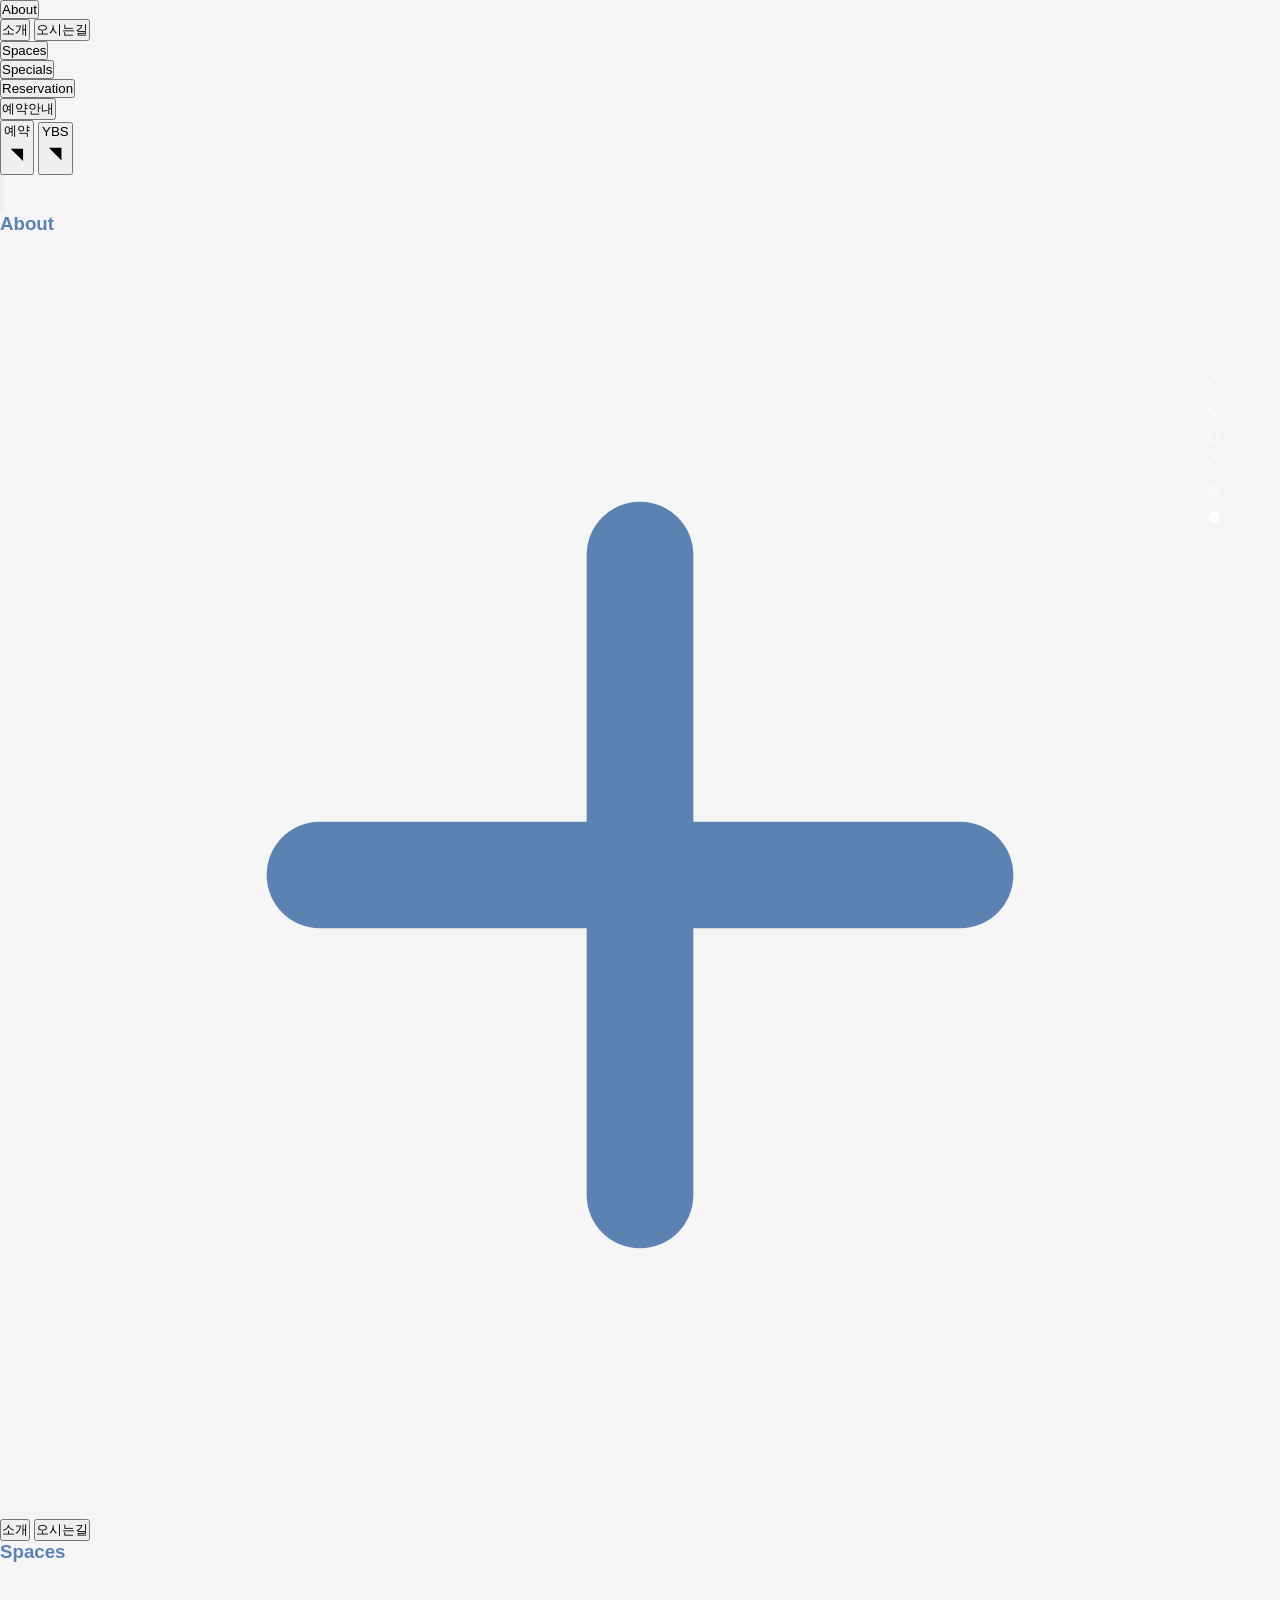
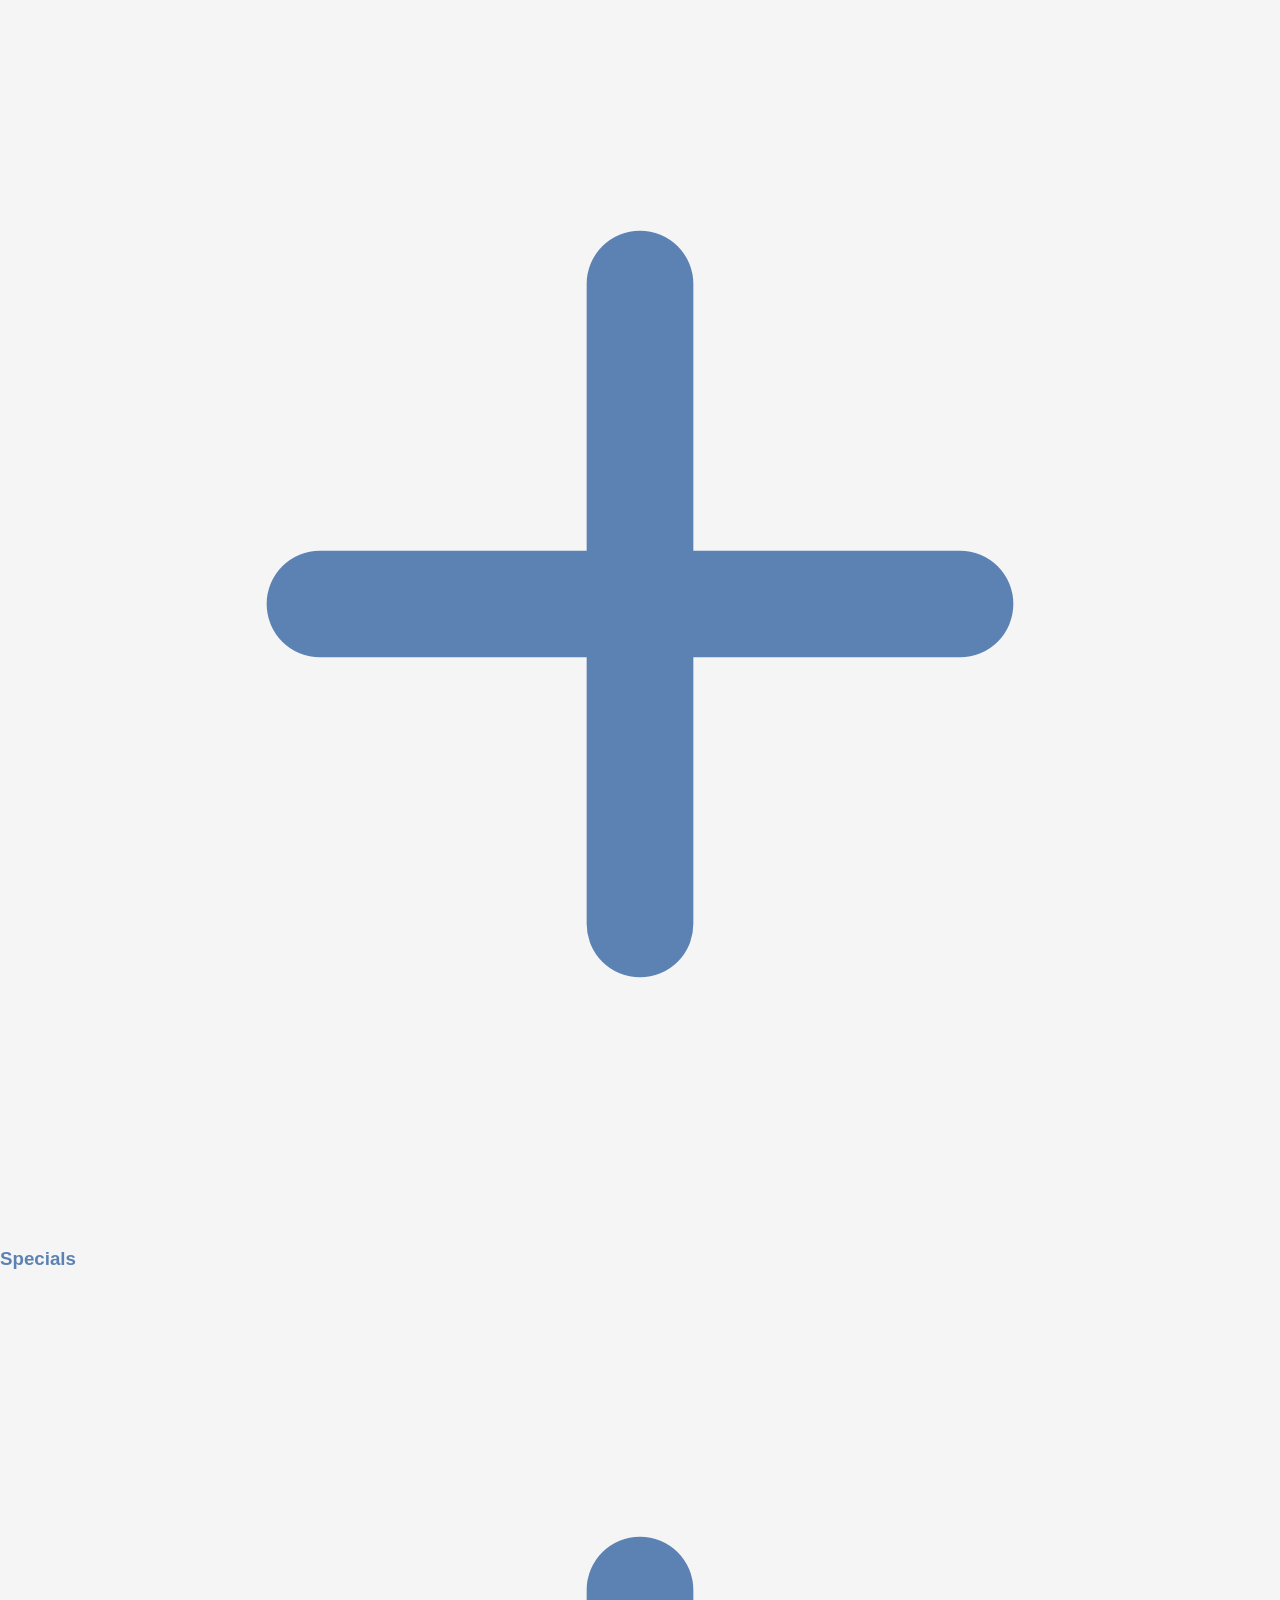
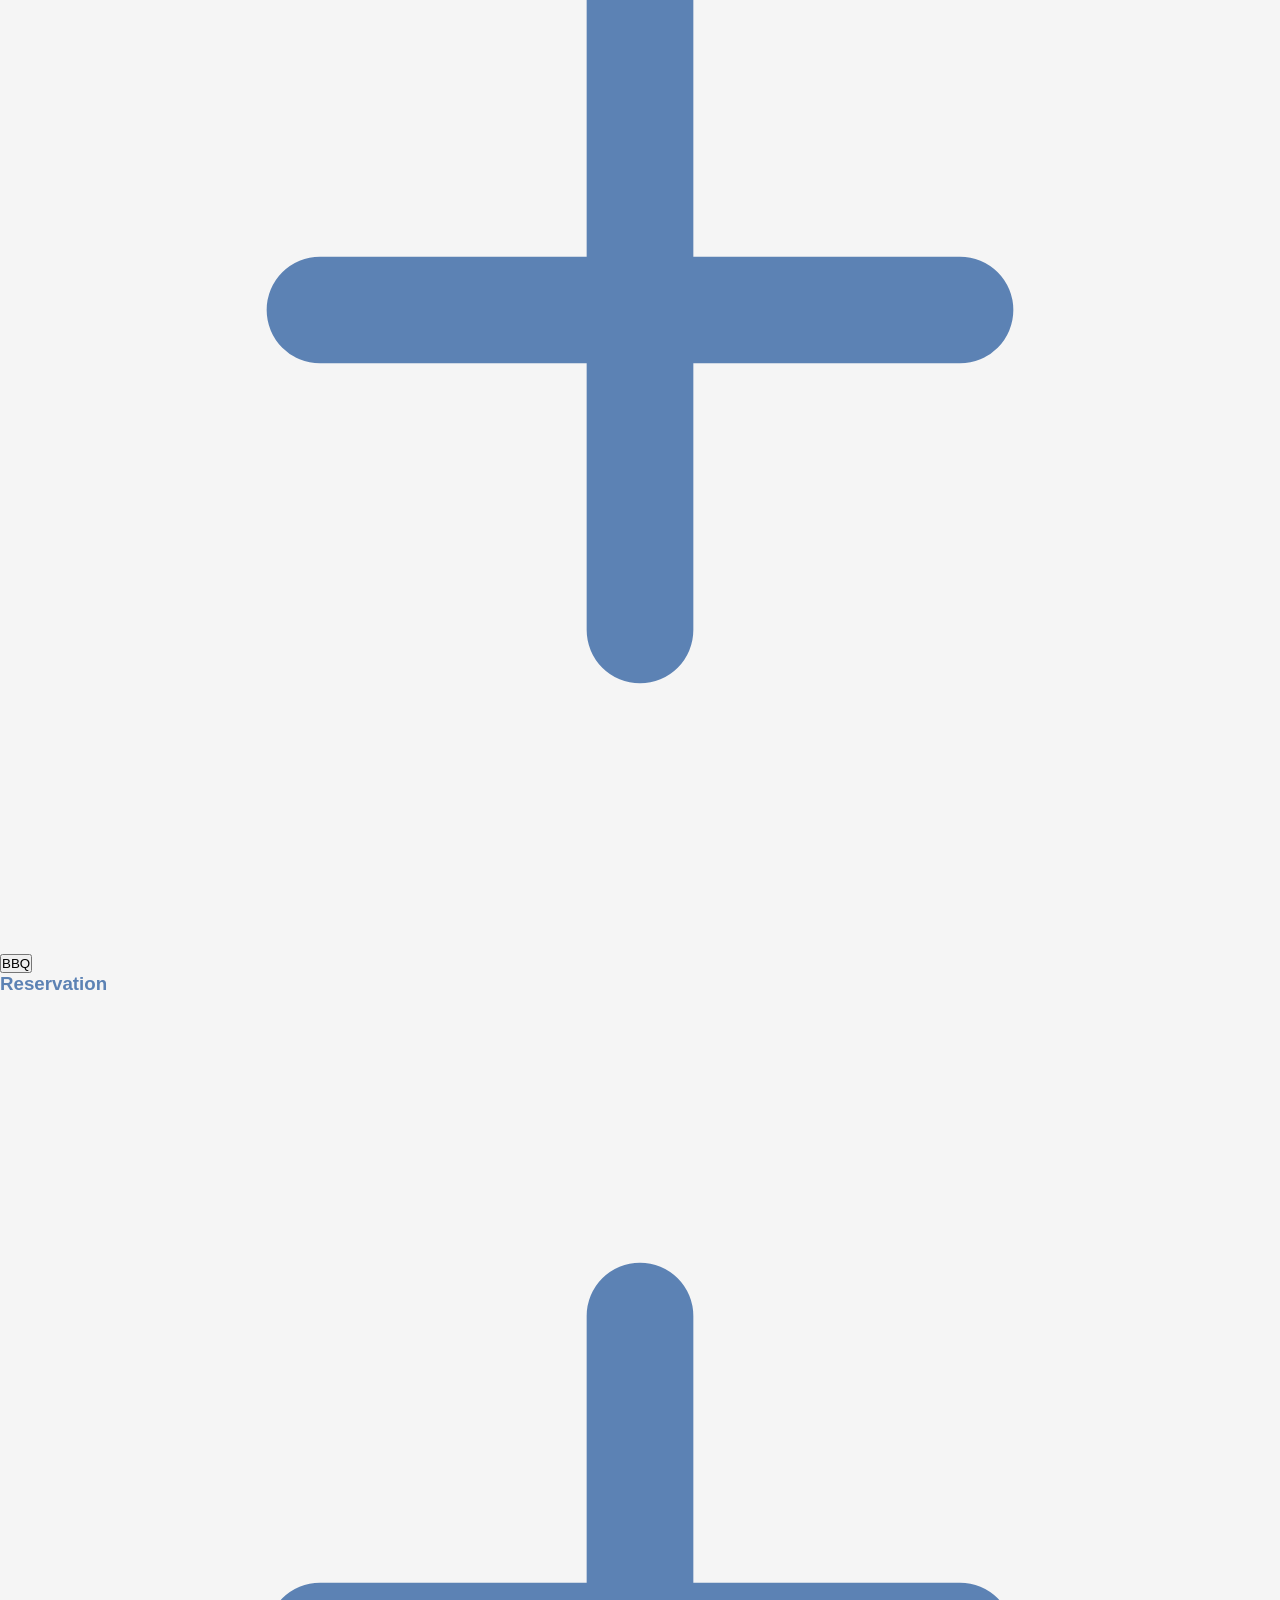
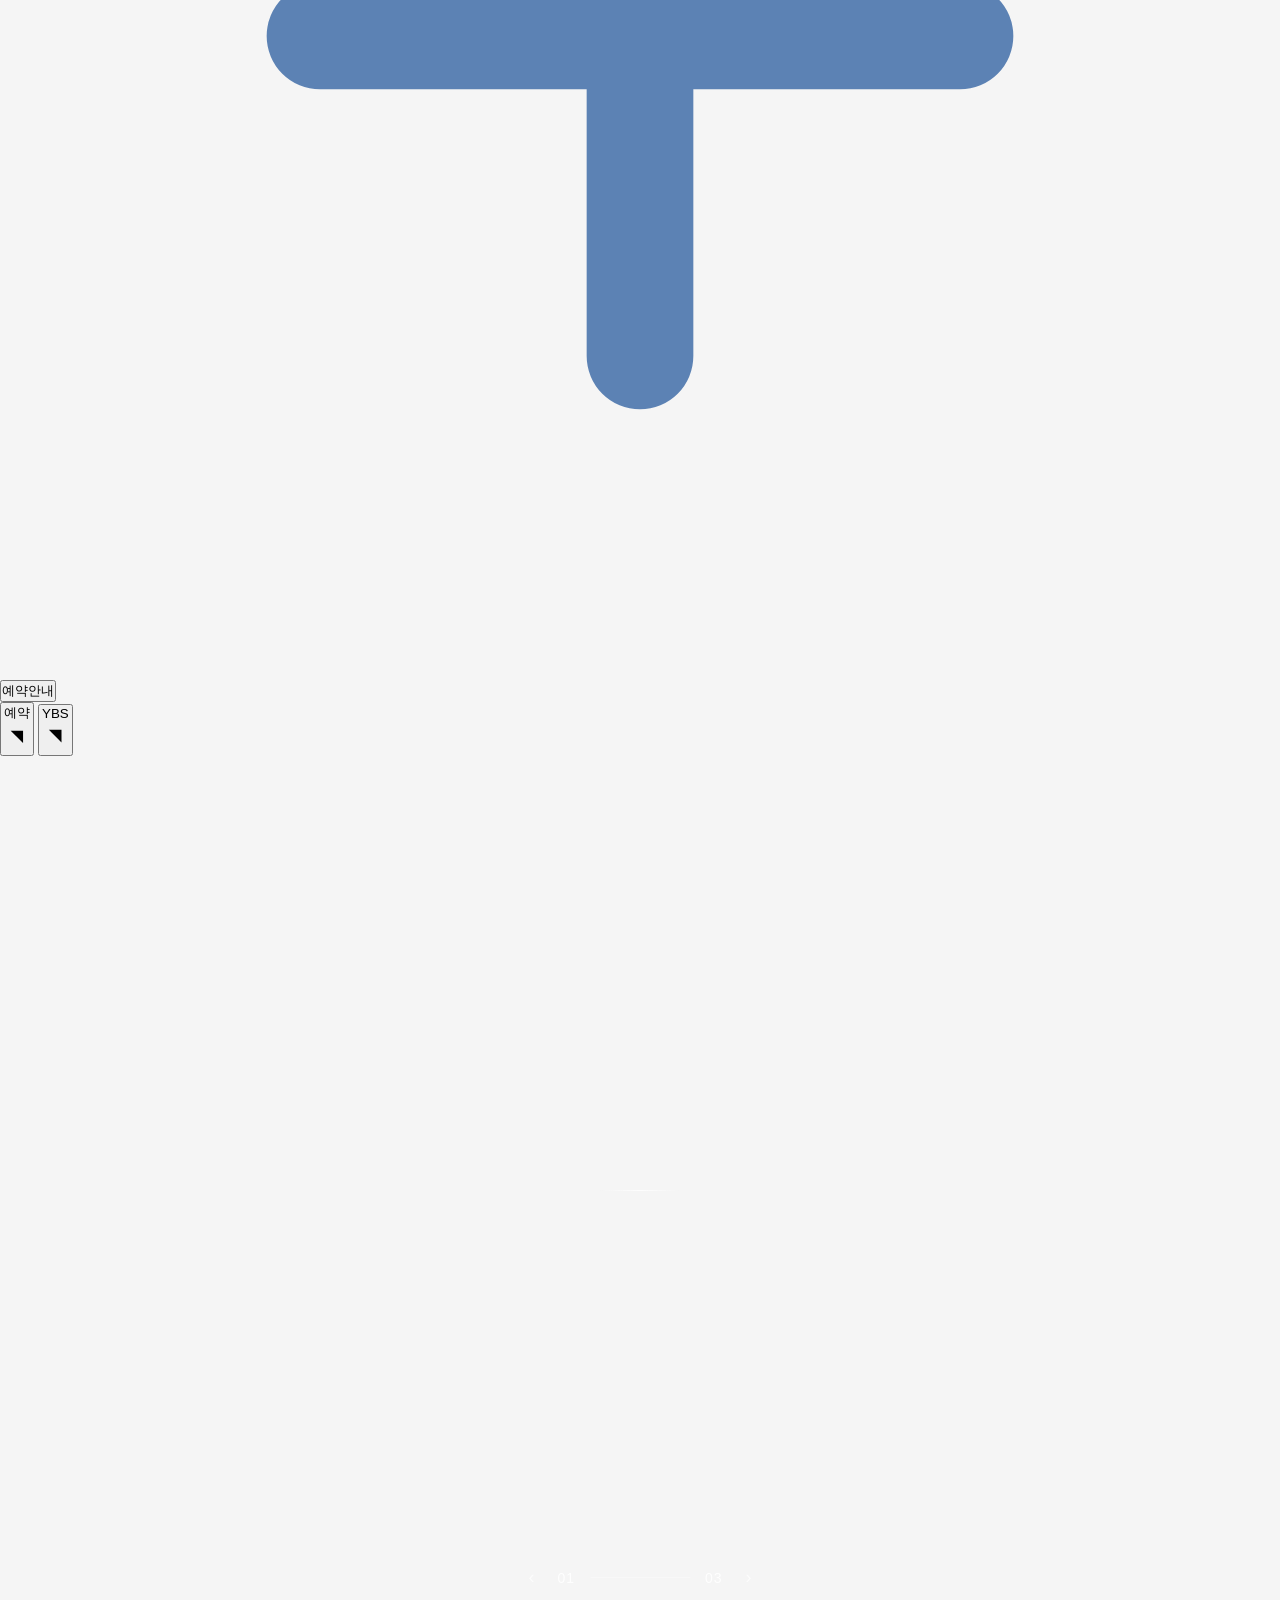
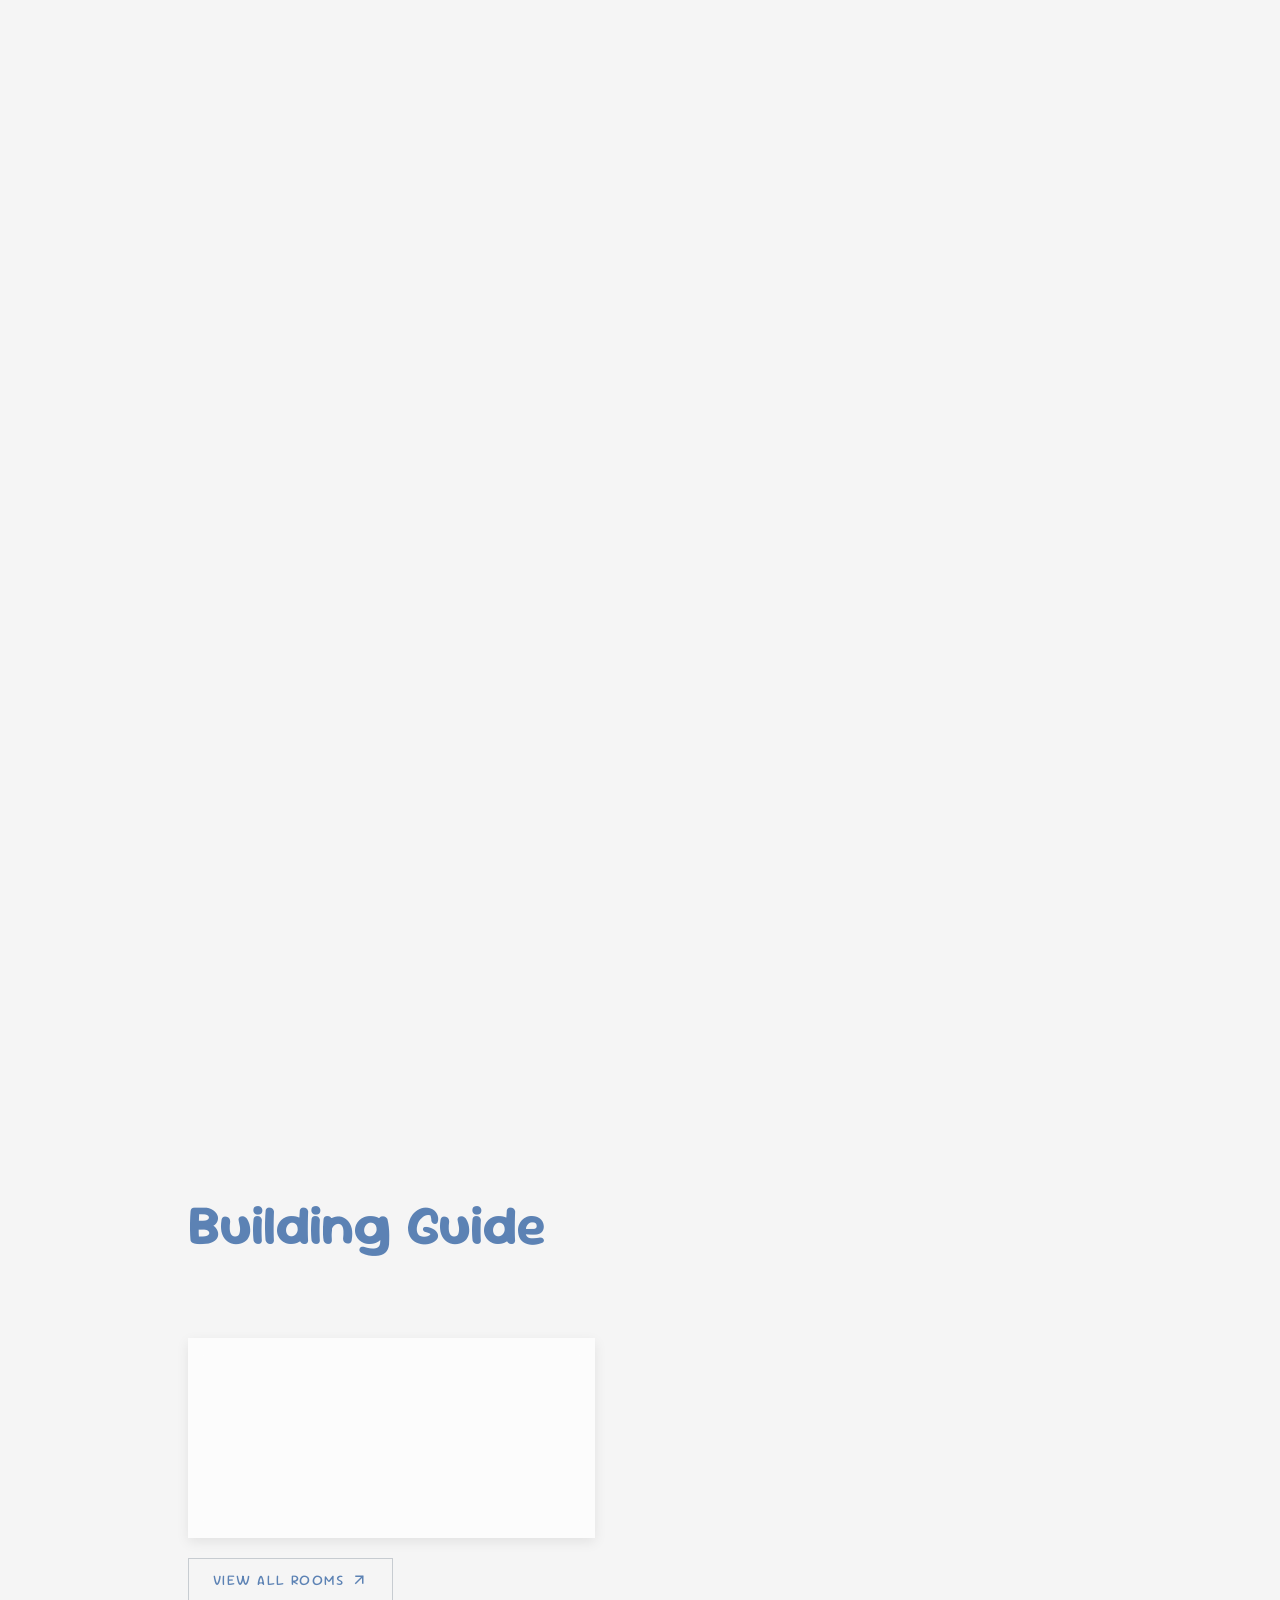
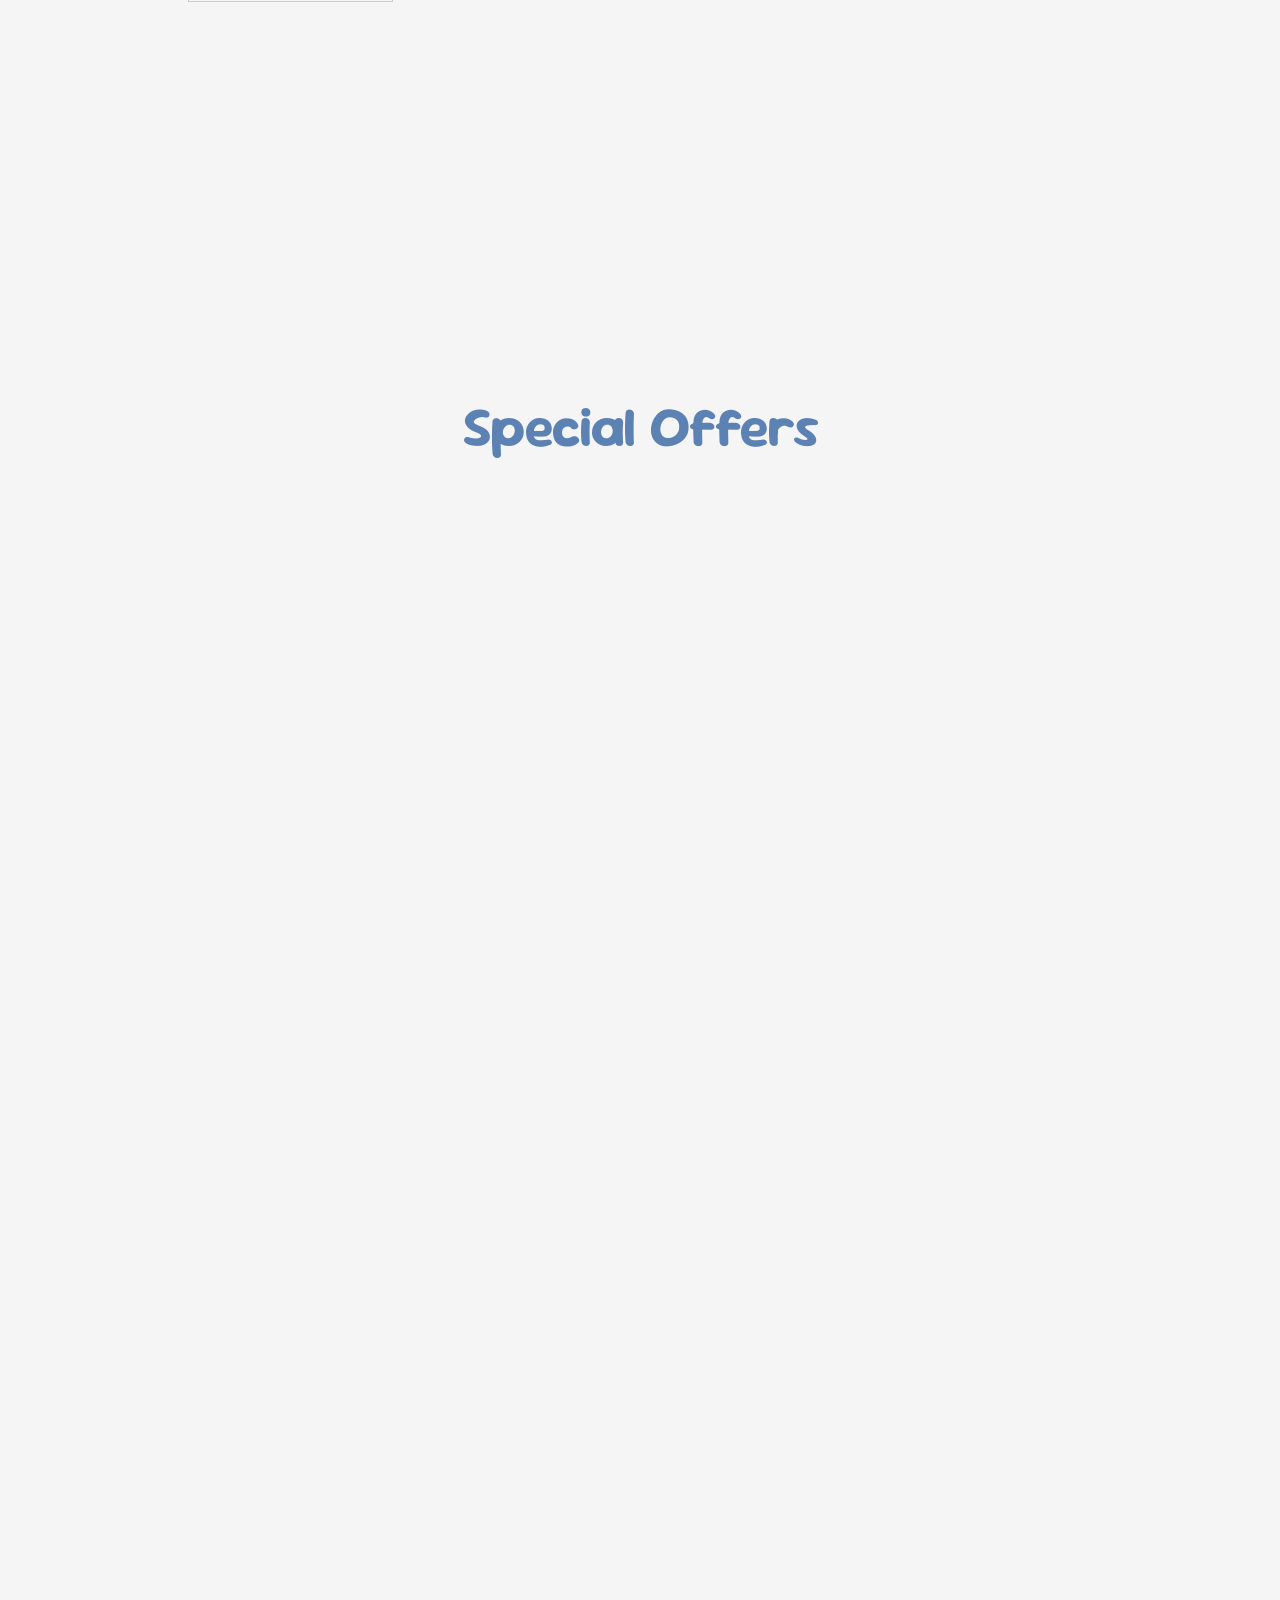
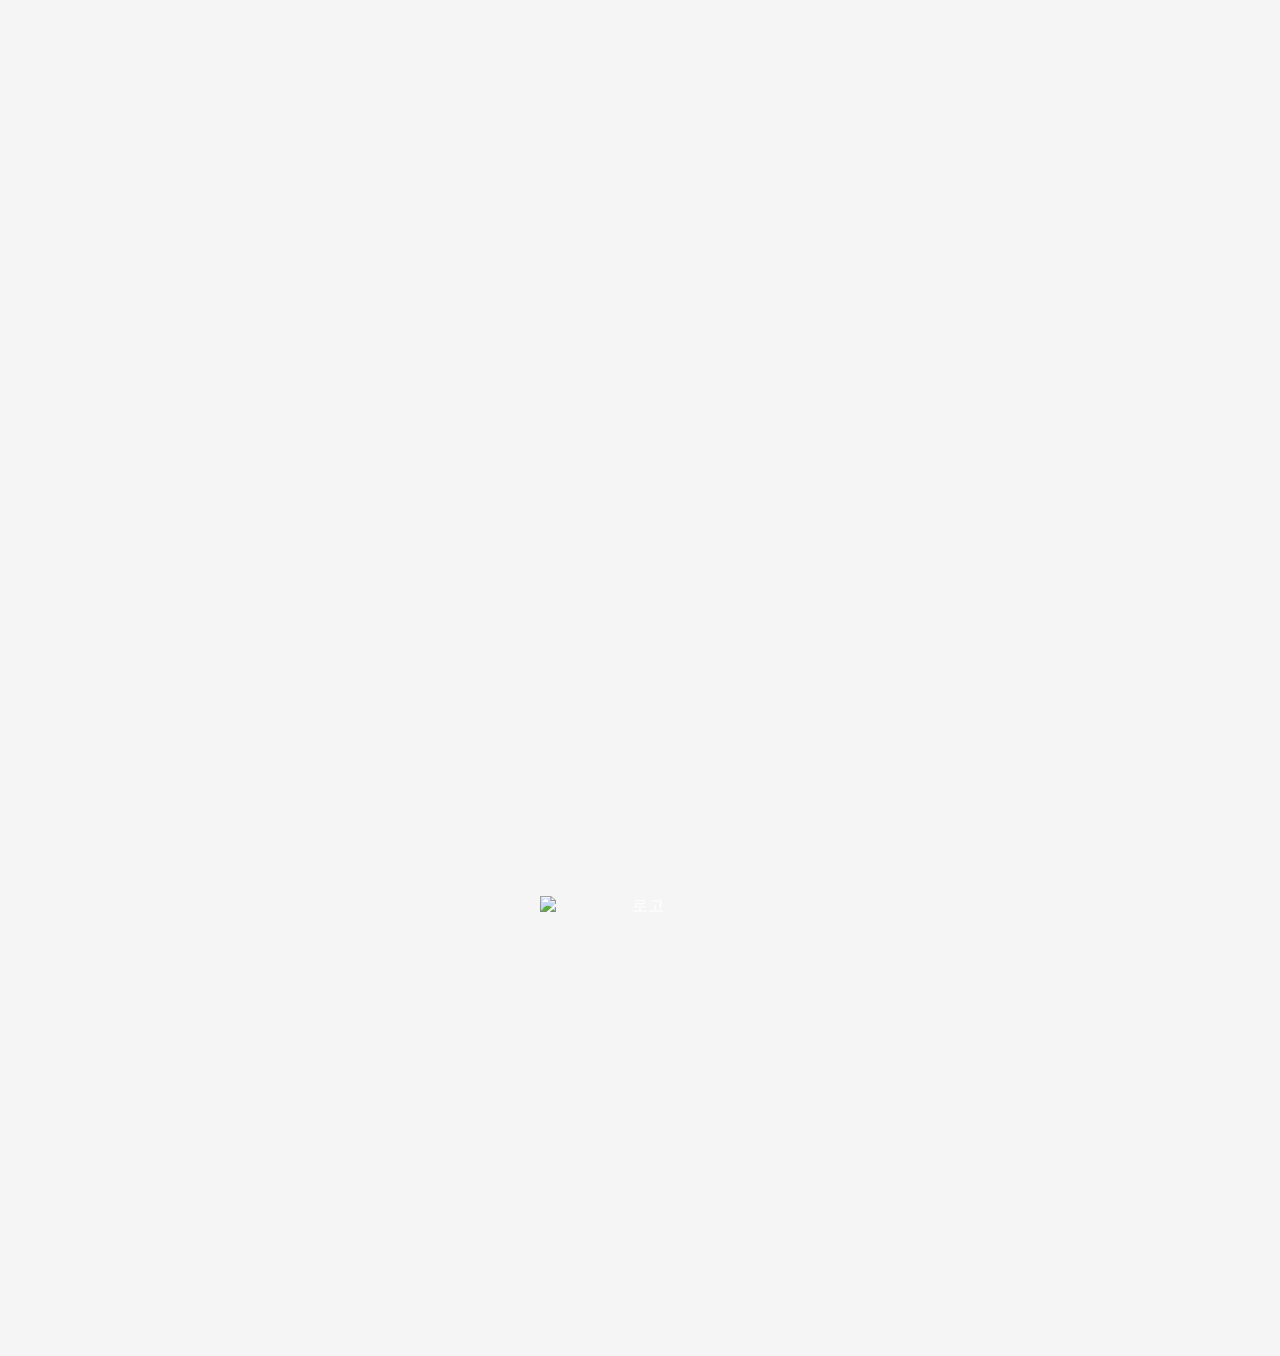
==== index.html @ dceeab83 "Deploy site files" ====
<!DOCTYPE html>
<html lang="ko">
<head>
    <meta charset="UTF-8">
    <meta name="viewport" content="width=device-width, initial-scale=1.0">
    <title>제주 시간여행 키즈 가족 휴양 펜션 - 홈</title>
    <meta name="description" content="애월 곽지해수욕장 인근 제주 시간여행 키즈 가족 휴양 펜션입니다. 아이들을 위한 키즈 객실, 넓은 가족실 등 모든 단위 고객 방문 가능합니다.">
    <meta name="keywords" content="제주펜션,제주키즈펜션,제주바베큐펜션,제주도펜션,제주도키즈펜션,제주도바베큐펜션,제주펜션,제주키즈펜션,제주바베큐펜션">
    <!-- Preload critical resources -->
    <link rel="preload" href="styles/common.css" as="style">
    <link rel="preload" href="styles/index.css" as="style">

    <!-- Stylesheets -->
    <link rel="stylesheet" href="styles/theme.css">
    <link rel="stylesheet" href="styles/common.css">
    <link rel="stylesheet" href="styles/index.css">
    <link rel="stylesheet" href="styles/popup.css">

  <!-- Open Graph Meta Tags for Social Media -->
  <meta property="og:type" content="website" />
  <meta property="og:title" content="제주 시간여행 키즈 가족 휴양 펜션 - 홈" />
  <meta property="og:description" content="애월 곽지해수욕장 인근 제주 시간여행 키즈 가족 휴양 펜션입니다. 아이들을 위한 키즈 객실, 넓은 가족실 등 모든 단위 고객 방문 가능합니다." />
  <meta property="og:image" content="https://bookingplay-media.s3.amazonaws.com/item_images/2026/07/02/nuEwf5I4hH93.jpg" />
  <meta property="og:url" content="https://timetravelretreat.co.kr" />

  <!-- Twitter Card Meta Tags -->
  <meta name="twitter:card" content="summary_large_image" />
  <meta name="twitter:title" content="제주 시간여행 키즈 가족 휴양 펜션 - 홈" />
  <meta name="twitter:description" content="애월 곽지해수욕장 인근 제주 시간여행 키즈 가족 휴양 펜션입니다. 아이들을 위한 키즈 객실, 넓은 가족실 등 모든 단위 고객 방문 가능합니다." />
  <meta name="twitter:image" content="https://bookingplay-media.s3.amazonaws.com/item_images/2026/07/02/nuEwf5I4hH93.jpg" />
</head>
<body>
    <!-- Include Header -->
    <div id="header-placeholder"></div>

    <!-- Section Navigation -->
    <nav class="section-nav">
        <button class="section-dot active" data-section="0" aria-label="Hero Section"></button>
        <button class="section-dot" data-section="1" aria-label="Essence Section"></button>
        <button class="section-dot" data-section="2" aria-label="Room Preview"></button>
        <button class="section-dot" data-section="3" aria-label="Special Offers"></button>
        <button class="section-dot" data-section="4" aria-label="Signature"></button>
        <button class="section-dot" data-section="5" aria-label="Closing"></button>
    </nav>

    <!-- Mobile Floating Book Now Button -->
    <button class="mobile-floating-book-btn" aria-label="Book Now">
        <svg width="24" height="24" viewBox="0 0 24 24" fill="none" xmlns="http://www.w3.org/2000/svg">
            <rect x="3" y="4" width="18" height="18" rx="2" stroke="currentColor" stroke-width="2"/>
            <path d="M3 9H21" stroke="currentColor" stroke-width="2"/>
            <path d="M8 2V6" stroke="currentColor" stroke-width="2" stroke-linecap="round"/>
            <path d="M16 2V6" stroke="currentColor" stroke-width="2" stroke-linecap="round"/>
        </svg>
    </button>

    <!-- 메인 소개 섹션 custom-field -->
    <section class="hero-section">
        <!-- Initial Brand Name Reveal -->
        <div class="hero-brand-reveal" id="hero-brand-reveal">
            <div class="brand-reveal-container">
                <div class="brand-name-reveal" id="brand-name-reveal">
                    <h4 class="brand-title" data-property-name></h4>
                    <div class="brand-divider"></div>
                    <p class="brand-subtitle" data-property-name-en></p>
                </div>
            </div>
        </div>
        <!-- Background Images Slider with Fade Animation -->
        <div class="hero-background">
            <div class="hero-slider" id="hero-slider">
                <!-- Hero slides will be dynamically generated here -->
            </div>
            <div class="hero-image-overlay with-animation"></div>
        </div>
        <!-- Hero Content -->
        <div class="hero-content with-animation" id="hero-content">
            <div class="hero-text">
                <!-- Animated Brand Name (will be hidden during reveal) -->
                <div class="brand-name with-animation" id="brand-name">
                    <h4 class="brand-title" data-property-name></h4>
                    <div class="brand-divider"></div>
                    <p class="brand-subtitle" data-property-name-en></p>
                </div>
            </div>
        </div>
        <div class="hero-slider-progress">
            <div class="hero-slider-nav">
                <button class="hero-slider-arrow prev" id="hero-prev"></button>
                <span class="hero-slider-current">01</span>
                <div class="hero-slider-line">
                    <div class="hero-slider-line-fill"></div>
                </div>
                <span class="hero-slider-total">03</span>
                <button class="hero-slider-arrow next" id="hero-next"></button>
            </div>
        </div>
    </section>

    <!-- 핵심 메세지 섹션 custom-field -->
    <section class="essence-section main-content-fade-in">
        <div class="essence-wrapper">
            <!-- Left Large Image -->
            <div class="essence-left-image" data-essence-image-0>
                <img src="" alt="숙소 외관" loading="lazy">
            </div>

            <!-- Center Text Content -->
            <div class="essence-center-content">
                <h2 class="essence-title" data-essence-title></h2>
                <div class="essence-spacing"></div>
                <p class="essence-description" data-essence-description></p>
            </div>

            <!-- Right Top Small Image -->
            <div class="essence-right-image" data-essence-image-1>
                <img src="" alt="숙소 내부" loading="lazy">
            </div>
        </div>
    </section>

    <!-- 객실 프리뷰 섹션 -->
    <section class="room-preview-section main-content-fade-in">
        <div class="room-preview-container">
            <div class="room-preview-left">
                <div class="room-preview-header">
                    <h2 class="room-preview-title" data-room-preview-title>Building Guide</h2>
                </div>
                <div class="room-tabs" data-room-tabs>
                    <!-- Room tabs will be dynamically generated here -->
                </div>
                <div class="room-tabs-descs" data-room-descriptions>
                    <!-- Room descriptions will be dynamically generated here -->
                </div>
                <button class="view-all-rooms-btn" onclick="navigateTo('room-list')">
                    <span class="btn-text">VIEW ALL ROOMS</span>
                    <svg class="icon" viewBox="0 0 24 24">
                        <line x1="7" y1="17" x2="17" y2="7"></line>
                        <polyline points="7,7 17,7 17,17"></polyline>
                    </svg>
                </button>
            </div>
            <div class="room-preview-right">
                <div class="room-images" data-room-images>
                    <!-- Room image sliders will be dynamically generated here -->
                </div>
            </div>
        </div>
    </section>

    <!-- 갤러리 섹션 custom-field -->
    <section class="experience-gallery-section main-content-fade-in">
        <div class="experience-container">
            <!-- Title Area -->
            <div class="experience-header">
                <h2 class="experience-title" data-gallery-title>Special Offers</h2>
            </div>

            <!-- Images Accordion Area -->
            <div class="experience-images-wrapper" data-gallery-images>
                <!-- Gallery images will be dynamically generated here -->
            </div>
        </div>
    </section>

    <!-- 특색 섹션  custom-field -->
    <section class="signature-section main-content-fade-in">
        <div class="gallery-property-english-name" data-property-name-en></div>
        <div class="signature-container">
            <!-- Slider Wrapper -->
            <div class="signature-slider">
                <div class="signature-slider-track" data-signature-slides>
                    <!-- Signature slides will be dynamically generated here -->
                </div>
            </div>
        </div>
    </section>

    <!-- 마무리 섹션 custom-field -->
    <section class="index-closing">
        <img
             data-closing-image
             src=""
             alt="마무리 섹션 이미지"
             loading="lazy">
        <div class="index-closing-overlay">
            <div class="index-closing-text">
                <img data-closing-logo src="" alt="로고" class="closing-logo">
            </div>
        </div>
    </section>

    <!-- Popup System -->
    <div id="popup-container"></div>

    <!-- Include ImageWithFallback script -->
    <script src="js/image-with-fallback.js"></script>

    <!-- Preview Handler for Admin Integration -->
    <script src="js/preview-handler.js"></script>

    <!-- Image Helpers -->
    <script src="js/image-helpers.js"></script>

    <!-- Base Data Mapper -->
    <script src="js/data-mapper/core/base-mapper.js"></script>

    <!-- Index Page Mapper -->
    <script src="js/data-mapper/pages/index-mapper.js"></script>

    <!-- Header Footer Mapper -->
    <script src="js/data-mapper/pages/header-footer-mapper.js"></script>

    <!-- Header and Footer Loader -->
    <script src="js/header-footer-loader.js"></script>

    <!-- Page-specific script -->
    <script src="js/pages/index.js"></script>
    <script src="js/popup.js"></script>

</body>
</html>
---- styles/common.css ----
/* ===================================
   Common Styles - Used Across All Pages
   =================================== */

/* Reset & Base */
* {
    margin: 0;
    padding: 0;
    box-sizing: border-box;
}

html {
    scroll-behavior: smooth;
    overflow-x: hidden;
}

body {
    font-family: var(--font-ko-main);
    font-weight: 400;
    color: var(--color-secondary);
    overflow-x: hidden;
    background: var(--color-primary);
    position: relative;
    z-index: 100;
}

/* Remove header cover during loading */
body::before {
    content: '';
    position: fixed;
    top: 0;
    left: 0;
    right: 0;
    height: 100px;
    background: transparent;
    z-index: 500;
    pointer-events: none;
    opacity: 0;
    transition: opacity 0.3s ease;
}


/* Common Hero Styles */
.hero-title,
.hero-subtitle {
    font-family: var(--font-en-main);
    font-size: 1rem;
    font-weight: 400;
    letter-spacing: 0.2em;
    color: white;
    margin: 0;
    opacity: 0.8;
    text-shadow: 0 2px 10px color-mix(in srgb, var(--color-secondary) 30%, transparent);
}

/* Hero Scroll Down Arrow */
.hero-scroll-down {
    position: absolute;
    bottom: 30px;
    left: 50%;
    transform: translateX(-50%);
    z-index: 3;
    cursor: pointer;
    display: flex;
    flex-direction: column;
    align-items: center;
    gap: 8px;
    color: white;
    opacity: 0.8;
    transition: opacity 0.3s ease;
}

.hero-scroll-down:hover {
    opacity: 1;
}

.hero-scroll-down .scroll-text {
    font-family: var(--font-en-main);
    font-size: 0.8rem;
    letter-spacing: 0.1em;
    text-shadow: 0 2px 10px color-mix(in srgb, var(--color-secondary) 30%, transparent);
}

.hero-scroll-down .scroll-arrow {
    width: 24px;
    height: 24px;
    stroke: currentColor;
    stroke-width: 2;
    fill: none;
    animation: bounce 2s infinite;
}

@keyframes bounce {
    0%, 20%, 50%, 80%, 100% {
        transform: translateY(0);
    }
    40% {
        transform: translateY(-8px);
    }
    60% {
        transform: translateY(-4px);
    }
}

/* Typography */
h1, h2, h3, h4, h5, h6 {
    font-family: var(--font-ko-main), var(--font-en-main), sans-serif;
    font-weight: 700;
    line-height: 1.2;
}

a {
    text-decoration: none;
    color: inherit;
    transition: opacity 0.3s ease;
}

a:hover {
    opacity: 0.8;
}

/* 데이터 로드 전 빈 이미지 완전히 숨김 (깜빡임 방지) */
img[src=""],
img:not([src]) {
  display: none !important;
}

img {
    max-width: 100%;
    height: auto;
    display: block;
}


/* Common Layout Classes */
.page-content {
    width: 100%;
    overflow: hidden;
}

.section-container {
    max-width: 80%;
    margin: 0 auto;
    padding: 0 20px;
}

.section-header {
    text-align: center;
    margin-bottom: 60px;
}

.section-divider {
    width: 60px;
    height: 1px;
    background: var(--color-secondary);
    margin: 0 auto 30px;
}

.section-title {
    font-family: var(--font-ko-main), var(--font-en-main), sans-serif;
    font-size: 1.8rem;
    font-weight: 700;
    letter-spacing: 0.05em;
    color: var(--color-secondary);
    margin: 0 0 20px 0;
}

.section-description {
    font-family: var(--font-ko-sub);
    font-size: 1.1rem;
    color: #666;
    line-height: 1.8;
    max-width: 800px;
    margin: 0 auto;
}

/* Buttons */
.btn {
    display: inline-block;
    padding: 12px 30px;
    background: var(--color-secondary);
    color: var(--color-primary);
    border: none;
    border-radius: 4px;
    font-size: 1rem;
    letter-spacing: 0.1em;
    text-transform: uppercase;
    cursor: pointer;
    transition: all 0.3s ease;
}

.btn:hover {
    background: color-mix(in srgb, var(--color-secondary) 85%, var(--color-primary));
    transform: translateY(-2px);
}

.btn-outline {
    background: transparent;
    border: 2px solid var(--color-secondary);
    color: var(--color-secondary);
}

.btn-outline:hover {
    background: var(--color-secondary);
    color: var(--color-primary);
}

.btn-outline-white {
    padding: 15px 40px;
    background: transparent;
    color: white;
    border: 2px solid white;
    font-size: 1rem;
    font-weight: 600;
    letter-spacing: 1px;
    text-transform: uppercase;
    cursor: pointer;
    transition: all 0.3s ease;
    outline: none;
}

.btn-outline-white:hover {
    background: white;
    color: var(--color-secondary);
    transform: translateY(-2px);
}

/* Utility Classes */
.text-center {
    text-align: center;
}

.text-left {
    text-align: left;
}

.text-right {
    text-align: right;
}

.mt-1 { margin-top: 1rem; }
.mt-2 { margin-top: 2rem; }
.mt-3 { margin-top: 3rem; }
.mt-4 { margin-top: 4rem; }
.mt-5 { margin-top: 5rem; }

.mb-1 { margin-bottom: 1rem; }
.mb-2 { margin-bottom: 2rem; }
.mb-3 { margin-bottom: 3rem; }
.mb-4 { margin-bottom: 4rem; }
.mb-5 { margin-bottom: 5rem; }

.pt-1 { padding-top: 1rem; }
.pt-2 { padding-top: 2rem; }
.pt-3 { padding-top: 3rem; }
.pt-4 { padding-top: 4rem; }
.pt-5 { padding-top: 5rem; }

.pb-1 { padding-bottom: 1rem; }
.pb-2 { padding-bottom: 2rem; }
.pb-3 { padding-bottom: 3rem; }
.pb-4 { padding-bottom: 4rem; }
.pb-5 { padding-bottom: 5rem; }

/* Hide/Show Classes */
.hidden {
    display: none !important;
}

.visible {
    display: block !important;
}

.invisible {
    visibility: hidden;
}

/* Loading States */
.loading {
    position: relative;
    pointer-events: none;
    opacity: 0.6;
}

.loading::after {
    content: '';
    position: absolute;
    top: 50%;
    left: 50%;
    transform: translate(-50%, -50%);
    width: 30px;
    height: 30px;
    border: 3px solid color-mix(in srgb, var(--color-secondary) 20%, var(--color-primary));
    border-top-color: var(--color-secondary);
    border-radius: 50%;
    animation: spin 0.8s linear infinite;
}

@keyframes spin {
    to {
        transform: translate(-50%, -50%) rotate(360deg);
    }
}

/* Responsive Grid */
.grid {
    display: grid;
    gap: 30px;
}

.grid-cols-2 {
    grid-template-columns: repeat(2, 1fr);
}

.grid-cols-3 {
    grid-template-columns: repeat(3, 1fr);
}

.grid-cols-4 {
    grid-template-columns: repeat(4, 1fr);
}

/* Media Queries */
@media (max-width: 1024px) {
    .section-title {
        font-size: 2rem;
    }

    .section-description {
        font-size: 1rem;
    }

    /* Mobile font size will be handled by specific page CSS files */
}

@media (max-width: 768px) {
    .section-container {
        max-width: 100%;
        padding: 0 15px;
    }

    .section-header {
        margin-bottom: 40px;
    }

    .section-title {
        font-size: 1.8rem;
    }

    .grid-cols-3,
    .grid-cols-4 {
        grid-template-columns: repeat(2, 1fr);
    }
}

@media (max-width: 480px) {
    .section-title {
        font-size: 1.5rem;
    }

    .grid-cols-2,
    .grid-cols-3,
    .grid-cols-4 {
        grid-template-columns: 1fr;
    }
}

/* ===================================
   Hero Slider Progress - Shared Component
   =================================== */

/* Slider Progress Bar */
.hero-slider-progress {
    position: absolute;
    bottom: 60px;
    left: 50%;
    transform: translateX(-50%);
    display: flex;
    align-items: center;
    gap: 20px;
    z-index: 10;
    color: white;
    font-size: 14px;
    font-weight: 500;
    letter-spacing: 1px;
}

.hero-slider-current,
.hero-slider-total {
    font-family: var(--font-ko-sub);
    opacity: 0.9;
}

.hero-slider-line {
    width: 100px;
    height: 1px;
    background: color-mix(in srgb, var(--color-primary) 30%, transparent);
    position: relative;
    overflow: hidden;
}

.hero-slider-line-fill {
    position: absolute;
    left: 0;
    top: 0;
    height: 100%;
    width: 0%;
    background: white;
    transition: width 4000ms linear;
}

/* Hero Slider Navigation Arrows */
.hero-slider-nav {
    display: flex;
    align-items: center;
    gap: 15px;
}

.hero-slider-arrow {
    background: transparent;
    border: none;
    color: white;
    font-size: 18px;
    cursor: pointer;
    padding: 8px;
    transition: all 0.3s ease;
    opacity: 0.7;
    user-select: none;
}

.hero-slider-arrow:hover {
    opacity: 1;
    transform: scale(1.1);
}

.hero-slider-arrow:active {
    transform: scale(0.95);
}

.hero-slider-arrow.prev::before {
    content: '‹';
}

.hero-slider-arrow.next::before {
    content: '›';
}

.hero-content {
    position: absolute;
    bottom: 85px;
    left: 50%;
    transform: translateX(-50%);
    z-index: 3;
    text-align: center;
    color: white;
    padding: 0 40px;
}

/* ===================================
   Common Typography Styles
   =================================== */

.facility-number {
    font-family: var(--font-en-main);
    font-size: 1.1rem;
    font-weight: 400;
    color: color-mix(in srgb, var(--color-secondary) 70%, transparent);
    letter-spacing: 0.2em;
    text-transform: uppercase;
}

/* ===================================
   Page Load Animation
   =================================== */

/* Smooth fade-in for main content - 임시 비활성화 */
.main-content-fade-in {
    opacity: 1 !important;
    transform: translateY(0) !important;
}

.main-content-fade-in.animate {
    opacity: 1;
    transform: translateY(0);
}

/* Initial page fade in */
body {
    opacity: 0;
    animation: pageLoadFadeIn 0.8s ease-out forwards;
    animation-delay: 0.1s;
}

@keyframes pageLoadFadeIn {
    from {
        opacity: 0;
    }
    to {
        opacity: 1;
    }
}

.gallery-property-english-name {
    font-family: var(--font-en-main);
    font-size: 4rem;
    font-weight: 400;
    color: color-mix(in srgb, #a0a0a0 30%, transparent);
    text-transform: uppercase;
    letter-spacing: 0.2em;
    margin-top: 50px;
    line-height: 1;
}

/* Empty Image Placeholder - 모든 페이지 공통 */
.empty-image-placeholder {
    border: 2px dashed #9ca3af !important;
    border-radius: 0.75rem !important;
    background: #d1d5db !important;
}

/* Mobile Floating Book Now Button */
.mobile-floating-book-btn {
    display: none;
    position: fixed;
    bottom: 24px;
    right: 24px;
    width: 56px;
    height: 56px;
    border-radius: 50%;
    background: var(--color-secondary);
    opacity: 0.5;
    color: white;
    border: none;
    box-shadow: 0 4px 12px rgba(0, 0, 0, 0.15);
    cursor: pointer;
    z-index: 999;
    transition: all 0.3s ease;
}

.mobile-floating-book-btn:hover {
    opacity: 0.7;
    transform: scale(1.1);
    box-shadow: 0 6px 20px rgba(0, 0, 0, 0.2);
}

.mobile-floating-book-btn:active {
    transform: scale(0.95);
}

.mobile-floating-book-btn svg {
    width: 24px;
    height: 24px;
}

/* Show only on mobile */
@media screen and (max-width: 768px) {
    .mobile-floating-book-btn {
        display: flex;
        align-items: center;
        justify-content: center;
    }
}
---- styles/index.css ----
/* ===================================
   Index Page Specific Styles
   =================================== */

/* ===================================
   Section Navigation
   =================================== */

.section-nav {
    position: fixed;
    right: 60px;
    top: 50%;
    transform: translateY(-50%);
    display: flex;
    flex-direction: column;
    gap: 15px;
    z-index: 100;
}

.section-dot {
    width: 12px;
    height: 12px;
    border-radius: 50%;
    background: transparent;
    border: 2px solid color-mix(in srgb, white 50%, transparent);
    cursor: pointer;
    transition: all 0.3s ease;
    padding: 0;
    position: relative;
}

.section-dot:hover {
    background: color-mix(in srgb, white 30%, transparent);
    transform: scale(1.2);
}

.section-dot.active {
    background: white;
    border-color: white;
}

/* Dark dots for light sections */
.section-nav.dark .section-dot {
    border-color: rgba(0, 0, 0, 0.3);
}

.section-nav.dark .section-dot.active {
    background: #333;
    border-color: #333;
}

@media (max-width: 1024px) {
    .section-nav {
        display: none !important;
    }
}

@media (max-width: 768px) {
    .section-dot {
        width: 10px;
        height: 10px;
    }
}

/* ===================================
   Hero Section with Animation Effects
   =================================== */

.hero-section {
    position: relative;
    width: 100%;
    height: 100vh;
    min-height: 100vh;
    overflow: hidden;
    background: var(--color-primary);
}

/* Initial Brand Name Reveal */
.hero-brand-reveal {
    position: absolute;
    top: 0;
    left: 0;
    width: 100%;
    height: 100%;
    z-index: 10;
    display: flex;
    align-items: center;
    justify-content: center;
    background: white;
    animation: brandBackgroundFade 1.5s ease-in-out forwards;
    animation-delay: 2.5s;
    pointer-events: none;
}

.brand-reveal-container {
    display: flex;
    align-items: center;
    justify-content: center;
    opacity: 0;
    transform: scale(1.2);
    animation: brandReveal 1.5s ease-out forwards;
    animation-delay: 0.3s;
}

/* Brand Name Reveal - Centered and Larger */
.brand-name-reveal {
    display: flex;
    flex-direction: column;
    align-items: center;
    gap: 20px;
}

.brand-name-reveal .brand-title {
    font-size: 3rem;
    font-weight: 300;
    letter-spacing: 0.05em;
    color: #222;
}

.brand-name-reveal .brand-divider {
    width: 60px;
    height: 1px;
    background: #222;
}

.brand-name-reveal .brand-subtitle {
    font-size: 1.2rem;
    font-weight: 300;
    letter-spacing: 0.1em;
    color: #666;
}

/* Background Slider with Fade */
.hero-background {
    position: absolute;
    top: 0;
    left: 0;
    width: 100%;
    height: 100%;
    z-index: 1;
}

.hero-slider {
    position: relative;
    width: 100%;
    height: 100%;
}

.hero-slide {
    position: absolute;
    top: 0;
    left: 0;
    width: 100%;
    height: 100%;
    opacity: 0;
    transition: opacity 2s ease-in-out;
}

.hero-slide.active {
    opacity: 1;
}

.hero-slide img {
    width: 100%;
    height: 100%;
    object-fit: cover;
}

.hero-image-overlay {
    position: absolute;
    top: 0;
    left: 0;
    width: 100%;
    height: 100%;
    z-index: 2;
    opacity: 0;
}

.hero-image-overlay.with-animation {
    animation: overlayFade 2s ease-out forwards;
    animation-delay: 3s;
}

.hero-image-overlay.no-animation {
    opacity: 0.3;
    animation: none;
}

.hero-image {
    width: 100%;
    height: 100%;
    object-fit: cover;
}

.hero-image.with-animation {
    opacity: 0;
    transform: scale(1.1);
    animation: imageReveal 3s ease-out forwards;
    animation-delay: 3s;
}

.hero-image.no-animation {
    opacity: 1;
    transform: scale(1);
    animation: none;
}

/* Hero Content (appears after animations) - Index Page Specific */
.hero-section .hero-content {
    position: absolute;
    top: 0;
    left: 0;
    bottom: auto;
    right: auto;
    width: 100%;
    height: 100%;
    z-index: 5;
    display: flex;
    align-items: center;
    justify-content: center;
    text-align: center;
    transform: none;
    padding: 1rem;
}

/* Index Page Hero Text Specific */
.hero-section .hero-text {
    display: flex;
    flex-direction: column;
    align-items: center;
    justify-content: center;
    width: 100%;
    text-align: center !important;
}

/* Index Page Brand Name Specific */
.hero-section .brand-name {
    display: flex;
    flex-direction: column;
    align-items: center;
    text-align: center;
    width: 100%;
}

.hero-content.with-animation {
    opacity: 0;
    animation: contentFadeIn 2s ease-out forwards;
    animation-delay: 4.2s;
}

.hero-content.no-animation {
    opacity: 1;
    animation: none;
}

/* Override for Index Page Hero Text */
.hero-section .hero-content .hero-text {
    text-align: center !important;
    padding: 2rem 0;
    display: flex !important;
    flex-direction: column !important;
    align-items: center !important;
    justify-content: center !important;
    width: 100% !important;
}

.brand-name {
    margin-bottom: 2rem;
}

.brand-name.with-animation {
    opacity: 0;
    transform: translateY(30px);
    animation: slideInFade 1.5s ease-out forwards;
    animation-delay: 4.5s;
}

.brand-name.no-animation {
    opacity: 1;
    transform: none;
    animation: none;
}

.brand-title {
    font-family: var(--font-ko-main);
    font-size: clamp(2rem, 5vw, 3.5rem);
    font-weight: 600;
    letter-spacing: 4px;
    color: white;
    margin: 0;
    text-transform: uppercase;
    text-shadow: 0 4px 20px rgba(0, 0, 0, 0.5);
}

.brand-divider {
    width: 80px;
    height: 1px;
    background: linear-gradient(90deg, transparent, color-mix(in srgb, white 80%, transparent), transparent);
    margin: 1rem auto;
}

.brand-subtitle {
    font-size: clamp(0.8rem, 1.5vw, 1rem);
    letter-spacing: 0.3em;
    color: color-mix(in srgb, white 80%, transparent);
    text-transform: uppercase;
    margin: 0;
}

.tagline {
    opacity: 0;
    transform: translateY(30px);
    animation: slideInFade 1.5s ease-out forwards;
    animation-delay: 6s;
}

.tagline-main {
    font-size: clamp(1.2rem, 3vw, 2rem);
    color: color-mix(in srgb, white 90%, transparent);
    margin: 0 0 0.5rem 0;
    font-weight: 400;
    line-height: 1.4;
}

.tagline-sub {
    font-size: clamp(0.9rem, 2vw, 1.1rem);
    color: color-mix(in srgb, white 70%, transparent);
    margin: 0;
    line-height: 1.6;
}


/* Keyframe Animations */
@keyframes brandReveal {
    0% {
        opacity: 0;
        transform: scale(1.2);
    }
    100% {
        opacity: 1;
        transform: scale(1);
    }
}

@keyframes dividerExpand {
    0% {
        width: 0;
        opacity: 0;
    }
    100% {
        width: 100px;
        opacity: 1;
    }
}

@keyframes fadeInUp {
    0% {
        opacity: 0;
        transform: translateY(20px);
    }
    100% {
        opacity: 1;
        transform: translateY(0);
    }
}

@keyframes brandBackgroundFade {
    0% {
        opacity: 1;
        background: white;
    }
    90% {
        opacity: 1;
        background: white;
    }
    100% {
        opacity: 0;
        background: transparent;
        pointer-events: none;
    }
}

@keyframes overlayFade {
    0% {
        opacity: 1;
    }
    100% {
        opacity: 0.3;
    }
}

@keyframes imageReveal {
    0% {
        opacity: 0;
        transform: scale(1.1);
    }
    100% {
        opacity: 1;
        transform: scale(1);
    }
}

@keyframes contentFadeIn {
    0% {
        opacity: 0;
    }
    100% {
        opacity: 1;
    }
}

/* Slider Progress Bar */
.hero-slider-progress {
    position: absolute;
    bottom: 60px;
    left: 50%;
    transform: translateX(-50%);
    display: flex;
    align-items: center;
    gap: 20px;
    z-index: 10;
    color: white;
    font-size: 14px;
    font-weight: 500;
    letter-spacing: 1px;
}

.hero-slider-current,
.hero-slider-total {
    font-family: 'Pretendard', sans-serif;
    opacity: 0.9;
}

.hero-slider-line {
    width: 100px;
    height: 1px;
    background: color-mix(in srgb, white 30%, transparent);
    position: relative;
    overflow: hidden;
}

.hero-slider-line-fill {
    position: absolute;
    left: 0;
    top: 0;
    height: 100%;
    width: 0%;
    background: white;
    transition: width 5s linear;
}

@keyframes slideInFade {
    0% {
        opacity: 0;
        transform: translateY(30px);
    }
    100% {
        opacity: 1;
        transform: translateY(0);
    }
}

/* Quick animations for navigation returns */
@keyframes fadeInQuick {
    0% {
        opacity: 0;
    }
    100% {
        opacity: 1;
    }
}

@keyframes slideInQuick {
    0% {
        opacity: 0;
        transform: translateY(20px);
    }
    100% {
        opacity: 1;
        transform: translateY(0);
    }
}


/* ===================================
   Room Preview Section - Tab Layout
   =================================== */

.room-preview-section {
    overflow: hidden;
    height: auto;
    min-height: auto;
    display: flex;
    align-items: center;
    padding: 80px 0;
    box-sizing: border-box;
    background: var(--color-primary);
    height: 100vh;
}

.room-preview-container {
    max-width: 80%;
    margin: 0 auto;
    padding: 0 60px;
    position: relative;
    display: flex;
    align-items: center;
    height: 100%;
    width: 100%;
}

.room-preview-left {
    width: 45%;
    position: relative;
    z-index: 2;
    padding-bottom: 0;
    display: flex;
    flex-direction: column;
    justify-content: center;
    opacity: 0;
    transform: translateX(-50px);
    transition: all 1s ease-out;
}

.room-preview-left.visible {
    opacity: 1;
    transform: translateX(0);
}

.room-preview-header {
    margin-bottom: 60px;
    padding: 0 40px 0 0;
}

.room-preview-title {
    font-family: var(--font-en-main);
    font-size: 3.5rem;
    font-weight: 700;
    margin-bottom: 20px;
    color: var(--color-secondary);
}

.room-preview-description {
    font-family: var(--font-ko-sub);
    font-size: 1.1rem;
    color: #666;
    line-height: 1.6;
}

.room-tabs {
    display: flex;
    flex-direction: column;
    gap: 8px;
    margin-bottom: 20px;
}

.room-tab {
    display: flex;
    align-items: center;
    justify-content: space-between;
    padding: 10px 20px;
    border: none;
    /* background: color-mix(in srgb, white 70%, transparent);
    backdrop-filter: blur(10px);
    box-shadow: 0 2px 10px rgba(0, 0, 0, 0.1); */
    background: none;
    cursor: pointer;
    transition: all 0.3s ease;
    text-align: left;
    position: relative;
    border-radius: 8px;
}

.room-tab-content {
    display: flex;
    align-items: center;
    flex: 1;
}

.room-tab-number {
    font-size: 0.85rem;
    color: color-mix(in srgb, var(--color-secondary) 50%, transparent);
    margin-right: 20px;
    font-weight: 500;
    min-width: 25px;
}

.room-tab-name {
    font-family: var(--font-ko-main);
    font-size: 1.1rem;
    font-weight: 600;
    color: #666;
    transition: color 0.3s ease;
}

.room-tab-detail-btn {
    display: none;
    align-items: center;
    justify-content: center;
    gap: 6px;
    padding: 8px 16px;
    background: transparent;
    color: white;
    border: 1px solid color-mix(in srgb, white 50%, transparent);
    border-radius: 0;
    font-family: var(--font-en-main);
    font-size: 0.75rem;
    font-weight: 400;
    text-transform: uppercase;
    letter-spacing: 0.1em;
    cursor: pointer;
    transition: all 0.3s ease;
    white-space: nowrap;
    margin-left: 12px;
}

.room-tab.active .room-tab-detail-btn {
    display: inline-flex;
}

.room-tab-detail-btn:hover {
    background: color-mix(in srgb, white 20%, transparent);
    border-color: #fff;
}

.room-tab-detail-btn .btn-text {
    display: inline-block;
}

.room-tab-detail-btn .icon {
    width: 14px;
    height: 14px;
    stroke: currentColor;
    stroke-width: 2;
    fill: none;
    transition: transform 0.3s ease;
}

.room-tab-detail-btn:hover .icon {
    transform: translate(2px, -2px);
}

.room-tab:hover {
    background: color-mix(in srgb, white 90%, transparent);
    transform: translateX(5px);
}

.room-tab.active {
    background: var(--color-secondary);
    border-color: color-mix(in srgb, var(--color-secondary) 5%, transparent);
    border-radius: 0;
    border-top-right-radius: 50px;
    border-bottom-right-radius: 50px;
}

/* Disable hover effect on touch devices */
@media (hover: none) and (pointer: coarse) {
    .room-tab:hover {
        background: none;
        transform: none;
    }

    /* Only active state shows styling on mobile */
    .room-tab.active {
        background: var(--color-secondary);
        border-color: #f0f0f0;
        border-radius: 0;
        border-top-right-radius: 50px;
        border-bottom-right-radius: 50px;
    }
}

.room-tab.active .room-tab-number,
.room-tab.active .room-tab-name {
    color: white;
}

/* Room Descriptions Area */
.room-tabs-descs {
    position: relative;
    min-height: 200px;
    margin-top: 0;
    background: color-mix(in srgb, white 70%, transparent);
    backdrop-filter: blur(10px);
    padding: 80px 45px;
    border-radius: 0;
    display: flex;
    align-items: center;
    justify-content: center;
    box-shadow: 0 4px 12px rgba(0, 0, 0, 0.08);
    white-space: pre-line;
}

.room-tabs-descs::before {
    content: '';
    position: absolute;
    top: 10px;
    left: 10px;
    right: 10px;
    bottom: 10px;
    /* border: 1px solid #111; */
    border-radius: 4px;
    pointer-events: none;
}

.room-desc-item {
    position: absolute;
    opacity: 0;
    visibility: hidden;
    transition: opacity 0.3s ease, visibility 0.3s ease;
    text-align: left;
    width: 100%;
    padding: 0 45px;
}

.room-desc-item.active {
    opacity: 1;
    visibility: visible;
}

.room-desc-text {
    font-family: var(--font-ko-sub);
    font-size: 0.95rem;
    color: #666;
    line-height: 1.6;
    margin: 0;
}

.room-desc-divider {
    width: 60px;
    height: 1px;
    background: #ddd;
    margin: 0 0 20px 0;
}

/* View All Rooms Button - BOOK NOW Style */
.view-all-rooms-btn {
    display: inline-flex;
    align-items: center;
    justify-content: center;
    gap: 6px;
    margin: 20px 0;
    padding: 12px 24px;
    background: transparent;
    color: var(--color-secondary);
    border: 1px solid rgba(93, 109, 126, 0.3);
    font-family: var(--font-en-main);
    font-size: 0.9rem;
    font-weight: 400;
    text-transform: uppercase;
    letter-spacing: 0.1em;
    cursor: pointer;
    transition: all 0.3s ease;
    text-decoration: none;
    border-radius: 0;
}

.view-all-rooms-btn:hover {
    background: var(--color-secondary);
    color: white;
    border-color: var(--color-secondary);
}

.view-all-rooms-btn .btn-text {
    display: inline-block;
}

.view-all-rooms-btn .icon {
    width: 18px;
    height: 18px;
    stroke: currentColor;
    stroke-width: 2;
    fill: none;
    transition: transform 0.3s ease;
}

.view-all-rooms-btn:hover .icon {
    transform: translate(2px, -2px);
}

.room-info {
    display: flex;
    flex-direction: column;
    gap: 12px;
    align-items: flex-start;
}

.room-info-item {
    display: flex;
    align-items: center;
    gap: 8px;
}

.room-info-label {
    font-size: 0.85rem;
    color: color-mix(in srgb, var(--color-secondary) 50%, transparent);
    font-weight: 500;
}

.room-info-label::after {
    content: ':';
    margin-left: 2px;
}

.room-info-value {
    font-size: 0.9rem;
    color: var(--color-secondary);
    font-weight: 500;
}

/* Right side - Images */
.room-preview-right {
    position: absolute;
    right: 0;
    top: 50%;
    transform: translateY(-50%) translateX(50px);
    width: 60%;
    height: 90%;
    max-height: 800px;
    overflow: hidden;
    opacity: 0;
    transition: all 1s ease-out 0.3s;
}

.room-preview-right.visible {
    opacity: 1;
    transform: translateY(-50%) translateX(0);
}

.room-images {
    position: relative;
    width: 100%;
    height: 100%;
    overflow: hidden;
}

.room-image-item {
    position: absolute;
    top: 0;
    left: 0;
    width: 100%;
    height: 100%;
    opacity: 0;
    visibility: hidden;
    transition: opacity 0.6s ease, visibility 0.6s ease;
}

.room-image-item.active {
    opacity: 1;
    visibility: visible;
}

/* Room Image Slider */
.room-image-slider {
    position: relative;
    width: 100%;
    height: 100%;
    overflow: hidden;
    border-radius: 12px;
}

.room-slide-track {
    position: relative;
    width: 100%;
    height: 100%;
}

.room-slide {
    position: absolute;
    top: 0;
    left: 0;
    width: 100%;
    height: 100%;
    opacity: 0;
    transition: opacity 0.5s ease;
}

.room-slide.active {
    opacity: 1;
}

.room-slide img {
    width: 100%;
    height: 100%;
    object-fit: cover;
}

/* Slider Controls */
.room-slider-controls {
    position: absolute;
    bottom: 20px;
    right: 20px;
    display: flex;
    gap: 10px;
    z-index: 10;
}

.room-slider-prev,
.room-slider-next {
    width: 40px;
    height: 40px;
    background: color-mix(in srgb, white 90%, transparent);
    border: none;
    border-radius: 50%;
    font-size: 18px;
    font-weight: bold;
    color: var(--color-secondary);
    cursor: pointer;
    display: flex;
    align-items: center;
    justify-content: center;
    transition: all 0.3s ease;
    backdrop-filter: blur(10px);
}

.room-slider-prev:hover,
.room-slider-next:hover {
    background: rgba(255, 255, 255, 1);
    transform: scale(1.1);
}

.room-image-item img {
    width: 100%;
    height: 100%;
    object-fit: cover;
    border-top-left-radius: 0;
    transition: border-radius 0.8s ease;
}


/* Mobile Responsive */
@media (max-width: 1024px) {
    .room-preview-container {
        min-height: 600px;
        padding: 0 40px;
    }

    .room-preview-left {
        width: 50%;
        padding-bottom: 40px;
    }

    .room-preview-right {
        width: 60%;
    }

    .room-preview-header {
        padding: 0 30px;
    }

    .room-tabs {
        gap: 12px;
    }

    .room-tab {
        padding: 12px 18px;
    }

    .room-tab-detail-btn {
        padding: 6px 12px;
        font-size: 0.7rem;
        margin-left: 8px;
    }

    .room-tab-detail-btn .icon {
        width: 12px;
        height: 12px;
    }

    .room-tabs-descs {
        padding: 30px;
        min-height: 90px;
    }

    .room-desc-item {
        padding: 0 30px;
    }

    .room-preview-title {
        font-size: 2.5rem;
    }
}

@media (max-width: 768px) {
    .room-preview-container {
        max-width: 95%;
        padding: 0 20px;
        flex-direction: column;
        align-items: stretch;
        min-height: auto;
    }

    .room-preview-left {
        width: 100%;
        padding-bottom: 0;
        z-index: 1;
    }

    .room-preview-right {
        position: relative;
        width: 100%;
        height: 300px;
         transform: none;
    }

    .room-preview-header {
        padding: 0 20px;
        margin-bottom: 20px;
    }

    .room-tabs {
        gap: 10px;
        margin-bottom: 0px;
    }

    .room-tabs-descs {
        display: none;
    }

    .room-preview-title {
        font-size: 2rem;
    }

    .room-tab {
        padding: 10px 15px;
    }

    .room-tab-number {
        font-size: 0.8rem;
        margin-right: 15px;
    }

    .room-tab-name {
        font-size: 1rem;
    }

    .room-tab-detail-btn {
        padding: 5px 10px;
        font-size: 0.65rem;
        margin-left: 6px;
        gap: 4px;
    }

    .room-tab-detail-btn .icon {
        width: 10px;
        height: 10px;
    }

    .room-preview-right.visible {
    opacity: 1;
    transform: none !important;
    top: 0;
    }

    .gallery-property-english-name {
        display: none;
    }

    .quote-mark {
        display: none;
    }

    .signature-slide-title {
        font-size: 1.1rem !important;
    }
}

/* ===================================
   Essence Section - Three Column Layout
   =================================== */

.essence-section {
    height: 100vh;
    min-height: 100vh;
    display: flex;
    align-items: center;
    overflow: visible;
    padding: 0;
    background: var(--color-primary);
}

.essence-wrapper {
    position: relative;
    max-width: 80%;
    margin: 0 auto;
    padding: 0 20px;
    display: grid;
    grid-template-columns: 1fr 1.2fr 1fr;
    gap: 60px;
    align-items: center;
    min-height: 600px;
}

/* Left Large Image */
.essence-left-image {
    position: relative;
    opacity: 0;
    transform: translateX(-50px);
    transition: all 1s ease-out;
}

.essence-left-image.visible {
    opacity: 1;
    transform: translateX(0);
}

.essence-left-image img {
    width: 100%;
    height: 550px;
    object-fit: cover;
    display: block;
    border-top-left-radius: 0;
    transition: border-radius 0.8s ease;
}

/* Center Content */
.essence-center-content {
    text-align: left;
    padding: 0 30px;
    opacity: 0;
    transform: translateY(50px);
    transition: all 1s ease-out 0.2s;
}

.essence-center-content.visible {
    opacity: 1;
    transform: translateY(0);
}

.essence-title {
    font-family: var(--font-en-main);
    font-size: 34px;
    font-weight: 700;
    line-height: 1.1;
    color: var(--color-secondary);
    margin-bottom: 60px;
    letter-spacing: -0.02em;
    white-space: pre-line;
}

.essence-spacing {
    margin-bottom: 40px;
}

.essence-subtitle {
    font-size: 1.8rem;
    font-weight: 700;
    margin-bottom: 25px;
    color: var(--color-secondary);
}

.essence-description {
    font-family: var(--font-ko-sub);
    font-size: 0.95rem;
    line-height: 1.8;
    color: #666;
    font-weight: 400;
}

/* Right Top Small Image */
.essence-right-image {
    position: relative;
    align-self: flex-start;
    margin-top: -20px;
    opacity: 0;
    transform: translateX(50px);
    transition: all 1s ease-out 0.4s;
}

.essence-right-image.visible {
    opacity: 1;
    transform: translateX(0);
}

.essence-right-image img {
    width: 100%;
    height: 350px;
    object-fit: cover;
    display: block;
    border-top-right-radius: 0;
    transition: border-radius 0.8s ease;
}

/* Mobile Responsive */
@media (max-width: 1200px) {
    .essence-wrapper {
        grid-template-columns: 1fr;
        gap: 40px;
    }

    .essence-left-image {
        order: 1;
    }

    .essence-center-content {
        order: 2;
        padding: 0;
        text-align: center;
    }

    .essence-right-image {
        order: 3;
        margin-top: 0;
        width: 80%;
        margin: 0 auto;
    }

    .essence-left-image img {
        height: 400px;
    }

    .essence-right-image img {
        height: 300px;
    }
}

@media (max-width: 768px) {
    .essence-section {
        height: auto;
        min-height: auto;
        padding: 60px 0;
    }

    .essence-wrapper {
        max-width: 100%;
        gap: 30px;
    }

    .essence-left-image img {
        height: 300px;
    }

    .essence-title {
        font-size: 2rem;
        margin-bottom: 40px;
    }

    .essence-subtitle {
        font-size: 1.3rem;
        margin-bottom: 20px;
    }

    .essence-description {
        font-size: 0.9rem;
    }

    .essence-right-image {
        width: 100%;
    }

    .essence-right-image img {
        height: 250px;
    }
}

/* ===================================
   Experience Gallery Section
   =================================== */

.experience-gallery-section {
    position: relative;
    width: 100%;
    height: 100vh;
    min-height: 100vh;
    display: flex;
    align-items: center;
    background: var(--color-primary);
    padding: 0;
}

.experience-container {
    max-width: 80%;
    margin: 0 auto;
    padding: 0 60px;
}

/* Header Area */
.experience-header {
    margin-bottom: 60px;
    text-align: left;
    opacity: 0;
    transform: translateY(50px);
    transition: all 1s ease-out;
}

.experience-header.visible {
    opacity: 1;
    transform: translateY(0);
}

.experience-title {
    font-family: var(--font-en-main);
    font-size: 3.5rem;
    font-weight: 700;
    color: var(--color-secondary);
    margin-bottom: 20px;
    letter-spacing: -1px;
}

.experience-description {
    font-family: var(--font-en-main);
    font-size: 1.3rem;
    font-weight: 400;
    color: #666;
    line-height: 1.6;
}

/* Images Wrapper */
.experience-images-wrapper {
    position: relative;
    width: 100%;
    margin-top: 20px;
    display: flex;
    justify-content: space-between;
    height: 500px;
}

/* Left Accordion Group */
.experience-accordion-left {
    width: 35%;
    height: 100%;
    display: flex;
    gap: 15px;
    position: relative;
    transition: width 0.8s cubic-bezier(0.23, 1, 0.32, 1);
}

.experience-accordion-left:hover {
    width: 60%;
}


/* Right Accordion Group */
.experience-accordion-right {
    width: 35%;
    height: 100%;
    display: flex;
    gap: 15px;
    position: relative;
    transition: width 0.8s cubic-bezier(0.23, 1, 0.32, 1);
}

.experience-accordion-right:hover {
    width: 60%;
}


/* Accordion Item */
.experience-accordion-item {
    position: relative;
    flex: 1;
    overflow: hidden;
    cursor: pointer;
    transition: flex 0.8s cubic-bezier(0.23, 1, 0.32, 1);
    opacity: 0;
    transform: translateY(50px);
    transition: all 0.8s ease;
}

/* First accordion item border-radius when not expanded */
.experience-accordion-left .experience-accordion-item:first-child:not(:hover) {
    border-top-left-radius: 40px;
}

.experience-accordion-right .experience-accordion-item:nth-child(2):not(:hover) {
    border-top-right-radius: 40px;
}

/* Accordion item border-radius when expanded (on hover) */
.experience-accordion-left .experience-accordion-item:nth-child(2):hover {
    border-top-right-radius: 40px;
}

.experience-accordion-right .experience-accordion-item:first-child:hover {
    border-top-left-radius: 40px;
}

.experience-accordion-item.visible {
    opacity: 1;
    transform: translateY(0);
}

/* Hover state - expand on hover */
.experience-accordion-item:hover {
    flex: 2.5;
}

.experience-accordion-item img {
    width: 100%;
    height: 100%;
    object-fit: cover;
    object-position: center;
    transition: transform 0.8s ease;
}

.experience-accordion-item:hover img {
    transform: scale(1.02);
}

/* Accordion Overlay */
.experience-accordion-overlay {
    position: absolute;
    bottom: 0;
    left: 0;
    right: 0;
    background: linear-gradient(to top, rgba(0,0,0,0.8) 0%, rgba(0,0,0,0.5) 50%, transparent 100%);
    padding: 45px 35px 35px;
    color: white;
    display: flex;
    flex-direction: column;
    justify-content: flex-end;
    min-height: 220px;
    transform: translateY(100%);
    transition: transform 0.5s ease;
}

.experience-accordion-item:hover .experience-accordion-overlay {
    transform: translateY(0);
}

.experience-accordion-overlay h4 {
    font-family: var(--font-ko-sub);
    font-size: 1.8rem;
    font-weight: 700;
    margin-bottom: 10px;
    letter-spacing: 1px;
    transform: translateY(20px);
    transition: transform 0.5s ease 0.1s;
}


.experience-accordion-item:hover .experience-accordion-overlay h4 {
    transform: translateY(0);
}


/* ===================================
   Signature Section - Slider Layout
   =================================== */

.signature-section {
    height: 100vh;
    min-height: 100vh;
    display: flex;
    align-items: center;
    background: var(--color-primary);
    padding: 0;
}

.signature-container {
    max-width: 80%;
    width: 100%;
    margin: 0 auto;
    padding: 0 60px;
    position: relative;
}

/* Slider Wrapper */
.signature-slider {
    position: relative;
    width: 100%;
    overflow: hidden;
}

/* Slider Track */
.signature-slider-track {
    position: relative;
    width: 100%;
    height: 500px;
}

/* Individual Slide */
.signature-slide {
    position: absolute;
    top: 0;
    left: 0;
    width: 100%;
    height: 100%;
    display: flex;
    align-items: center;
    gap: 60px;
    opacity: 0;
    transition: opacity 1s ease-in-out;
}

.signature-slide.active {
    opacity: 1;
}

/* Left Image Area */
.signature-slide-image {
    width: 65%;
    height: 100%;
    position: relative;
    overflow: hidden;
}

.signature-slide-image img {
    width: 100%;
    height: 100%;
    object-fit: cover;
    border-top-left-radius: 0;
    transition: border-radius 0.8s ease;
}

/* Right Text Area */
.signature-slide-content {
    width: 35%;
    padding: 60px 40px;
    display: flex;
    flex-direction: column;
    justify-content: center;
    position: relative;
    overflow: visible;
}

.signature-slide-title {
    font-family: var(--font-ko-main);
    font-size: 1.1rem;
    font-weight: 700;
    margin-bottom: 20px;
    line-height: 1.2;
    letter-spacing: 1px;
    text-align: center;
}

.signature-slide-description {
    font-family: var(--font-ko-sub);
    font-size: 0.9rem;
    color: #666;
    line-height: 1.8;
    margin-bottom: 30px;
}

.signature-slide-subtitle {
    font-size: 0.9rem;
    color: color-mix(in srgb, var(--color-secondary) 50%, transparent);
    letter-spacing: 1px;
    text-transform: uppercase;
}


/* Slider Controls */
.signature-slider-nav {
    display: flex;
    gap: 10px;
    justify-content: center;
    margin-top: 40px;
}

.signature-nav-dot {
    width: 12px;
    height: 12px;
    border-radius: 50%;
    background: #ddd;
    border: none;
    cursor: pointer;
    transition: background 0.3s ease;
}

.signature-nav-dot.active {
    background: #333;
}

.gallery-property-english-name {
    position: absolute;
    bottom:0;
}

/* Responsive */
@media (max-width: 768px) {
    .signature-section {
        height: auto;
        min-height: auto;
        padding: 60px 0;
    }

    .signature-container {
        max-width: 100%;
        padding: 0 20px;
    }

    .signature-slide {
        flex-direction: column;
        gap: 30px;
        height: auto;
        padding: 40px 0;
    }

    .signature-slide-image,
    .signature-slide-content {
        width: 100%;
    }

    .signature-slide-image {
        height: 300px;
    }

    .signature-slide-content {
        padding: 20px 0;
    }

    .signature-slide-title {
        font-size: 1.5rem;
    }
}

/* ===================================
   Closing Section
   =================================== */

.index-closing {
    position: relative;
    width: 100%;
    height: 100vh;
    min-height: 100vh;
    overflow: hidden;
}

.index-closing img {
    width: 100%;
    height: 100%;
    object-fit: cover;
    object-position: center;
}

/* Desktop: Fixed background attachment */
@media (min-width: 769px) {
    .index-closing img {
        position: fixed;
        top: 0;
        left: 0;
        z-index: -1;
    }
}

.index-closing-overlay {
    position: absolute;
    top: 0;
    left: 0;
    width: 100%;
    height: 100%;
    display: flex;
    align-items: center;
    justify-content: center;
}

.index-closing-text {
    text-align: center;
    color: white;
    padding: 2rem;
    display: flex;
    flex-direction: column;
    align-items: center;
    justify-content: center;
}

.index-closing-text .closing-logo {
    width: 200px !important;
    height: auto !important;
    object-fit: contain !important;
    max-width: 200px;
    z-index: 100 !important;
    position: relative !important;
    display: block !important;
    margin: 0 auto !important;
    opacity: 0;
    transform: translateY(50px);
    animation: logoFadeIn 1.5s ease-out 1s forwards;
}

@keyframes logoFadeIn {
    from {
        opacity: 0;
        transform: translateY(50px);
    }
    to {
        opacity: 1;
        transform: translateY(0);
    }
}


.index-closing-divider {
    width: 80px;
    height: 1px;
    background: color-mix(in srgb, white 50%, transparent);
    margin: 20px auto;
}

.index-closing-description {
    font-family: var(--font-ko-sub);
    font-size: 1.1rem;
    line-height: 1.8;
    color: color-mix(in srgb, white 90%, transparent);
    max-width: 600px;
    margin: 0 auto 40px;
    margin-top: 20px;
}

/* ===================================
   Responsive Design
   =================================== */

@media (max-width: 768px) {
    .hero-section {
        height: 60vh;
        min-height: 60vh;
        padding: 0;
    }

    .logo-text {
        font-size: clamp(2rem, 10vw, 4rem);
    }

    /* Experience Gallery Mobile */
    .experience-gallery-section {
        height: auto;
        min-height: auto;
        padding: 60px 0;
    }

    .experience-container {
        max-width: 100%;
        padding: 0 30px;
    }

    .experience-title {
        font-size: 2.5rem;
    }

    .experience-description {
        font-size: 1rem;
    }

    .experience-images-wrapper {
        flex-direction: column;
        gap: 15px;
        height: auto;
    }

    .experience-accordion-left,
    .experience-accordion-right {
        width: 100%;
        height: auto;
        flex-direction: column;
        gap: 15px;
        display: flex;
    }

    .experience-accordion-left:hover,
    .experience-accordion-right:hover {
        width: 100%;
    }

    .experience-accordion-item {
        height: 250px;
        flex: none;
    }

    .experience-accordion-item:hover {
        flex: none;
    }

    .experience-accordion-overlay {
        transform: translateY(0);
        position: absolute;
        bottom: 0;
        left: 0;
        right: 0;
        background: linear-gradient(to top, rgba(0,0,0,0.8) 0%, rgba(0,0,0,0.5) 50%, transparent 100%);
        min-height: auto;
        padding: 20px;
    }

    .experience-accordion-overlay h4 {
        transform: translateY(0);
        font-size: 1.2rem;
    }

    /* Room Preview Mobile */
    .room-preview-section {
        height: auto;
        padding: 60px 0;
    }

    .room-preview-container {
        max-width: 100%;
        padding: 0 30px;
        flex-direction: column;
    }

    .room-preview-left {
        width: 100%;
    }

    .room-preview-title {
        font-size: 2.5rem;
    }

    .view-all-rooms-btn {
        width: 100%;
        padding: 12px 20px;
        font-size: 0.85rem;
    }

    .index-closing {
        height: auto;
        min-height: auto;
        padding: 0;
    }

}

@media (max-width: 480px) {
    .experience-gallery-section {
        height: auto;
        min-height: auto;
        padding: 60px 0;
    }

    .experience-container {
        padding: 0 20px;
    }

    .experience-title {
        font-size: 2rem;
    }

    .experience-description {
        font-size: 0.9rem;
    }

    .experience-image-item {
        height: 250px;
    }

    .experience-image-overlay h4 {
        font-size: 1rem;
    }

}

/* ===================================
   Animation Classes for Scroll
   =================================== */

.fade-in-up {
    opacity: 0;
    transform: translateY(30px);
    transition: all 0.8s ease-out;
}

.fade-in-up.visible {
    opacity: 1;
    transform: translateY(0);
}

.fade-in-scale {
    opacity: 0;
    transform: scale(0.95);
    transition: all 0.8s ease-out;
}

.fade-in-scale.visible {
    opacity: 1;
    transform: scale(1);
}

/* ===================================
   Video Mode Styles
   =================================== */

/* Essence video mode */
.essence-left-image.video-mode {
    height: 680px;
}

.essence-left-image.video-mode video {
    width: 100%;
    height: 100%;
    object-fit: cover;
    display: block;
    border-radius: 16px;
}

@media (max-width: 1024px) {
    .essence-left-image.video-mode {
        height: 420px;
        grid-column: unset;
    }
}

@media (max-width: 768px) {
    .essence-left-image.video-mode {
        height: 400px;
    }
}

/* Hero video */
#hero-slider video[data-hero-video] {
    width: 100%;
    height: 100%;
    object-fit: cover;
    display: block;
}

/* Gallery video */
.gallery-video-container {
    width: 100%;
    height: 60vh;
    overflow: hidden;
    border-radius: 8px;
}

.gallery-video-container video {
    width: 100%;
    height: 100%;
    object-fit: cover;
    display: block;
}

.gallery-video-container img.empty-image-placeholder {
    width: 100%;
    height: 100%;
    object-fit: cover;
}

/* Closing video */
.index-closing .closing-video {
    position: absolute;
    inset: 0;
    width: 100%;
    height: 100%;
    object-fit: cover;
    z-index: 0;
}

@media (max-width: 768px) {
    .index-closing:has(.closing-video) {
        min-height: 120vh;
    }
}
---- styles/theme.css ----
/* CDN Fonts */
@import url('https://cdn.jsdelivr.net/gh/orioncactus/pretendard/dist/web/static/pretendard.min.css');
@import url('https://fonts.googleapis.com/css2?family=Sour+Gummy:ital,wght@0,100..900;1,100..900&display=swap');

/* Font Faces */
@font-face {
  font-family: 'Cafe24Surround';
  src: url('https://cdn.jsdelivr.net/gh/projectnoonnu/noonfonts_2105_2@1.0/Cafe24Ssurround.woff') format('woff');
  font-weight: 400;
  font-display: swap;
}

/* CSS Variables */
:root {
  --font-ko-main: 'Cafe24Surround', sans-serif;
  --font-ko-sub: 'Pretendard', sans-serif;
  --font-en-main: 'Sour Gummy', sans-serif;
  --color-primary: #F5F5F5;
  --color-secondary: #5C82B4;
}
---- styles/common.css ----
/* ===================================
   Common Styles - Used Across All Pages
   =================================== */

/* Reset & Base */
* {
    margin: 0;
    padding: 0;
    box-sizing: border-box;
}

html {
    scroll-behavior: smooth;
    overflow-x: hidden;
}

body {
    font-family: var(--font-ko-main);
    font-weight: 400;
    color: var(--color-secondary);
    overflow-x: hidden;
    background: var(--color-primary);
    position: relative;
    z-index: 100;
}

/* Remove header cover during loading */
body::before {
    content: '';
    position: fixed;
    top: 0;
    left: 0;
    right: 0;
    height: 100px;
    background: transparent;
    z-index: 500;
    pointer-events: none;
    opacity: 0;
    transition: opacity 0.3s ease;
}


/* Common Hero Styles */
.hero-title,
.hero-subtitle {
    font-family: var(--font-en-main);
    font-size: 1rem;
    font-weight: 400;
    letter-spacing: 0.2em;
    color: white;
    margin: 0;
    opacity: 0.8;
    text-shadow: 0 2px 10px color-mix(in srgb, var(--color-secondary) 30%, transparent);
}

/* Hero Scroll Down Arrow */
.hero-scroll-down {
    position: absolute;
    bottom: 30px;
    left: 50%;
    transform: translateX(-50%);
    z-index: 3;
    cursor: pointer;
    display: flex;
    flex-direction: column;
    align-items: center;
    gap: 8px;
    color: white;
    opacity: 0.8;
    transition: opacity 0.3s ease;
}

.hero-scroll-down:hover {
    opacity: 1;
}

.hero-scroll-down .scroll-text {
    font-family: var(--font-en-main);
    font-size: 0.8rem;
    letter-spacing: 0.1em;
    text-shadow: 0 2px 10px color-mix(in srgb, var(--color-secondary) 30%, transparent);
}

.hero-scroll-down .scroll-arrow {
    width: 24px;
    height: 24px;
    stroke: currentColor;
    stroke-width: 2;
    fill: none;
    animation: bounce 2s infinite;
}

@keyframes bounce {
    0%, 20%, 50%, 80%, 100% {
        transform: translateY(0);
    }
    40% {
        transform: translateY(-8px);
    }
    60% {
        transform: translateY(-4px);
    }
}

/* Typography */
h1, h2, h3, h4, h5, h6 {
    font-family: var(--font-ko-main), var(--font-en-main), sans-serif;
    font-weight: 700;
    line-height: 1.2;
}

a {
    text-decoration: none;
    color: inherit;
    transition: opacity 0.3s ease;
}

a:hover {
    opacity: 0.8;
}

/* 데이터 로드 전 빈 이미지 완전히 숨김 (깜빡임 방지) */
img[src=""],
img:not([src]) {
  display: none !important;
}

img {
    max-width: 100%;
    height: auto;
    display: block;
}


/* Common Layout Classes */
.page-content {
    width: 100%;
    overflow: hidden;
}

.section-container {
    max-width: 80%;
    margin: 0 auto;
    padding: 0 20px;
}

.section-header {
    text-align: center;
    margin-bottom: 60px;
}

.section-divider {
    width: 60px;
    height: 1px;
    background: var(--color-secondary);
    margin: 0 auto 30px;
}

.section-title {
    font-family: var(--font-ko-main), var(--font-en-main), sans-serif;
    font-size: 1.8rem;
    font-weight: 700;
    letter-spacing: 0.05em;
    color: var(--color-secondary);
    margin: 0 0 20px 0;
}

.section-description {
    font-family: var(--font-ko-sub);
    font-size: 1.1rem;
    color: #666;
    line-height: 1.8;
    max-width: 800px;
    margin: 0 auto;
}

/* Buttons */
.btn {
    display: inline-block;
    padding: 12px 30px;
    background: var(--color-secondary);
    color: var(--color-primary);
    border: none;
    border-radius: 4px;
    font-size: 1rem;
    letter-spacing: 0.1em;
    text-transform: uppercase;
    cursor: pointer;
    transition: all 0.3s ease;
}

.btn:hover {
    background: color-mix(in srgb, var(--color-secondary) 85%, var(--color-primary));
    transform: translateY(-2px);
}

.btn-outline {
    background: transparent;
    border: 2px solid var(--color-secondary);
    color: var(--color-secondary);
}

.btn-outline:hover {
    background: var(--color-secondary);
    color: var(--color-primary);
}

.btn-outline-white {
    padding: 15px 40px;
    background: transparent;
    color: white;
    border: 2px solid white;
    font-size: 1rem;
    font-weight: 600;
    letter-spacing: 1px;
    text-transform: uppercase;
    cursor: pointer;
    transition: all 0.3s ease;
    outline: none;
}

.btn-outline-white:hover {
    background: white;
    color: var(--color-secondary);
    transform: translateY(-2px);
}

/* Utility Classes */
.text-center {
    text-align: center;
}

.text-left {
    text-align: left;
}

.text-right {
    text-align: right;
}

.mt-1 { margin-top: 1rem; }
.mt-2 { margin-top: 2rem; }
.mt-3 { margin-top: 3rem; }
.mt-4 { margin-top: 4rem; }
.mt-5 { margin-top: 5rem; }

.mb-1 { margin-bottom: 1rem; }
.mb-2 { margin-bottom: 2rem; }
.mb-3 { margin-bottom: 3rem; }
.mb-4 { margin-bottom: 4rem; }
.mb-5 { margin-bottom: 5rem; }

.pt-1 { padding-top: 1rem; }
.pt-2 { padding-top: 2rem; }
.pt-3 { padding-top: 3rem; }
.pt-4 { padding-top: 4rem; }
.pt-5 { padding-top: 5rem; }

.pb-1 { padding-bottom: 1rem; }
.pb-2 { padding-bottom: 2rem; }
.pb-3 { padding-bottom: 3rem; }
.pb-4 { padding-bottom: 4rem; }
.pb-5 { padding-bottom: 5rem; }

/* Hide/Show Classes */
.hidden {
    display: none !important;
}

.visible {
    display: block !important;
}

.invisible {
    visibility: hidden;
}

/* Loading States */
.loading {
    position: relative;
    pointer-events: none;
    opacity: 0.6;
}

.loading::after {
    content: '';
    position: absolute;
    top: 50%;
    left: 50%;
    transform: translate(-50%, -50%);
    width: 30px;
    height: 30px;
    border: 3px solid color-mix(in srgb, var(--color-secondary) 20%, var(--color-primary));
    border-top-color: var(--color-secondary);
    border-radius: 50%;
    animation: spin 0.8s linear infinite;
}

@keyframes spin {
    to {
        transform: translate(-50%, -50%) rotate(360deg);
    }
}

/* Responsive Grid */
.grid {
    display: grid;
    gap: 30px;
}

.grid-cols-2 {
    grid-template-columns: repeat(2, 1fr);
}

.grid-cols-3 {
    grid-template-columns: repeat(3, 1fr);
}

.grid-cols-4 {
    grid-template-columns: repeat(4, 1fr);
}

/* Media Queries */
@media (max-width: 1024px) {
    .section-title {
        font-size: 2rem;
    }

    .section-description {
        font-size: 1rem;
    }

    /* Mobile font size will be handled by specific page CSS files */
}

@media (max-width: 768px) {
    .section-container {
        max-width: 100%;
        padding: 0 15px;
    }

    .section-header {
        margin-bottom: 40px;
    }

    .section-title {
        font-size: 1.8rem;
    }

    .grid-cols-3,
    .grid-cols-4 {
        grid-template-columns: repeat(2, 1fr);
    }
}

@media (max-width: 480px) {
    .section-title {
        font-size: 1.5rem;
    }

    .grid-cols-2,
    .grid-cols-3,
    .grid-cols-4 {
        grid-template-columns: 1fr;
    }
}

/* ===================================
   Hero Slider Progress - Shared Component
   =================================== */

/* Slider Progress Bar */
.hero-slider-progress {
    position: absolute;
    bottom: 60px;
    left: 50%;
    transform: translateX(-50%);
    display: flex;
    align-items: center;
    gap: 20px;
    z-index: 10;
    color: white;
    font-size: 14px;
    font-weight: 500;
    letter-spacing: 1px;
}

.hero-slider-current,
.hero-slider-total {
    font-family: var(--font-ko-sub);
    opacity: 0.9;
}

.hero-slider-line {
    width: 100px;
    height: 1px;
    background: color-mix(in srgb, var(--color-primary) 30%, transparent);
    position: relative;
    overflow: hidden;
}

.hero-slider-line-fill {
    position: absolute;
    left: 0;
    top: 0;
    height: 100%;
    width: 0%;
    background: white;
    transition: width 4000ms linear;
}

/* Hero Slider Navigation Arrows */
.hero-slider-nav {
    display: flex;
    align-items: center;
    gap: 15px;
}

.hero-slider-arrow {
    background: transparent;
    border: none;
    color: white;
    font-size: 18px;
    cursor: pointer;
    padding: 8px;
    transition: all 0.3s ease;
    opacity: 0.7;
    user-select: none;
}

.hero-slider-arrow:hover {
    opacity: 1;
    transform: scale(1.1);
}

.hero-slider-arrow:active {
    transform: scale(0.95);
}

.hero-slider-arrow.prev::before {
    content: '‹';
}

.hero-slider-arrow.next::before {
    content: '›';
}

.hero-content {
    position: absolute;
    bottom: 85px;
    left: 50%;
    transform: translateX(-50%);
    z-index: 3;
    text-align: center;
    color: white;
    padding: 0 40px;
}

/* ===================================
   Common Typography Styles
   =================================== */

.facility-number {
    font-family: var(--font-en-main);
    font-size: 1.1rem;
    font-weight: 400;
    color: color-mix(in srgb, var(--color-secondary) 70%, transparent);
    letter-spacing: 0.2em;
    text-transform: uppercase;
}

/* ===================================
   Page Load Animation
   =================================== */

/* Smooth fade-in for main content - 임시 비활성화 */
.main-content-fade-in {
    opacity: 1 !important;
    transform: translateY(0) !important;
}

.main-content-fade-in.animate {
    opacity: 1;
    transform: translateY(0);
}

/* Initial page fade in */
body {
    opacity: 0;
    animation: pageLoadFadeIn 0.8s ease-out forwards;
    animation-delay: 0.1s;
}

@keyframes pageLoadFadeIn {
    from {
        opacity: 0;
    }
    to {
        opacity: 1;
    }
}

.gallery-property-english-name {
    font-family: var(--font-en-main);
    font-size: 4rem;
    font-weight: 400;
    color: color-mix(in srgb, #a0a0a0 30%, transparent);
    text-transform: uppercase;
    letter-spacing: 0.2em;
    margin-top: 50px;
    line-height: 1;
}

/* Empty Image Placeholder - 모든 페이지 공통 */
.empty-image-placeholder {
    border: 2px dashed #9ca3af !important;
    border-radius: 0.75rem !important;
    background: #d1d5db !important;
}

/* Mobile Floating Book Now Button */
.mobile-floating-book-btn {
    display: none;
    position: fixed;
    bottom: 24px;
    right: 24px;
    width: 56px;
    height: 56px;
    border-radius: 50%;
    background: var(--color-secondary);
    opacity: 0.5;
    color: white;
    border: none;
    box-shadow: 0 4px 12px rgba(0, 0, 0, 0.15);
    cursor: pointer;
    z-index: 999;
    transition: all 0.3s ease;
}

.mobile-floating-book-btn:hover {
    opacity: 0.7;
    transform: scale(1.1);
    box-shadow: 0 6px 20px rgba(0, 0, 0, 0.2);
}

.mobile-floating-book-btn:active {
    transform: scale(0.95);
}

.mobile-floating-book-btn svg {
    width: 24px;
    height: 24px;
}

/* Show only on mobile */
@media screen and (max-width: 768px) {
    .mobile-floating-book-btn {
        display: flex;
        align-items: center;
        justify-content: center;
    }
}
---- styles/index.css ----
/* ===================================
   Index Page Specific Styles
   =================================== */

/* ===================================
   Section Navigation
   =================================== */

.section-nav {
    position: fixed;
    right: 60px;
    top: 50%;
    transform: translateY(-50%);
    display: flex;
    flex-direction: column;
    gap: 15px;
    z-index: 100;
}

.section-dot {
    width: 12px;
    height: 12px;
    border-radius: 50%;
    background: transparent;
    border: 2px solid color-mix(in srgb, white 50%, transparent);
    cursor: pointer;
    transition: all 0.3s ease;
    padding: 0;
    position: relative;
}

.section-dot:hover {
    background: color-mix(in srgb, white 30%, transparent);
    transform: scale(1.2);
}

.section-dot.active {
    background: white;
    border-color: white;
}

/* Dark dots for light sections */
.section-nav.dark .section-dot {
    border-color: rgba(0, 0, 0, 0.3);
}

.section-nav.dark .section-dot.active {
    background: #333;
    border-color: #333;
}

@media (max-width: 1024px) {
    .section-nav {
        display: none !important;
    }
}

@media (max-width: 768px) {
    .section-dot {
        width: 10px;
        height: 10px;
    }
}

/* ===================================
   Hero Section with Animation Effects
   =================================== */

.hero-section {
    position: relative;
    width: 100%;
    height: 100vh;
    min-height: 100vh;
    overflow: hidden;
    background: var(--color-primary);
}

/* Initial Brand Name Reveal */
.hero-brand-reveal {
    position: absolute;
    top: 0;
    left: 0;
    width: 100%;
    height: 100%;
    z-index: 10;
    display: flex;
    align-items: center;
    justify-content: center;
    background: white;
    animation: brandBackgroundFade 1.5s ease-in-out forwards;
    animation-delay: 2.5s;
    pointer-events: none;
}

.brand-reveal-container {
    display: flex;
    align-items: center;
    justify-content: center;
    opacity: 0;
    transform: scale(1.2);
    animation: brandReveal 1.5s ease-out forwards;
    animation-delay: 0.3s;
}

/* Brand Name Reveal - Centered and Larger */
.brand-name-reveal {
    display: flex;
    flex-direction: column;
    align-items: center;
    gap: 20px;
}

.brand-name-reveal .brand-title {
    font-size: 3rem;
    font-weight: 300;
    letter-spacing: 0.05em;
    color: #222;
}

.brand-name-reveal .brand-divider {
    width: 60px;
    height: 1px;
    background: #222;
}

.brand-name-reveal .brand-subtitle {
    font-size: 1.2rem;
    font-weight: 300;
    letter-spacing: 0.1em;
    color: #666;
}

/* Background Slider with Fade */
.hero-background {
    position: absolute;
    top: 0;
    left: 0;
    width: 100%;
    height: 100%;
    z-index: 1;
}

.hero-slider {
    position: relative;
    width: 100%;
    height: 100%;
}

.hero-slide {
    position: absolute;
    top: 0;
    left: 0;
    width: 100%;
    height: 100%;
    opacity: 0;
    transition: opacity 2s ease-in-out;
}

.hero-slide.active {
    opacity: 1;
}

.hero-slide img {
    width: 100%;
    height: 100%;
    object-fit: cover;
}

.hero-image-overlay {
    position: absolute;
    top: 0;
    left: 0;
    width: 100%;
    height: 100%;
    z-index: 2;
    opacity: 0;
}

.hero-image-overlay.with-animation {
    animation: overlayFade 2s ease-out forwards;
    animation-delay: 3s;
}

.hero-image-overlay.no-animation {
    opacity: 0.3;
    animation: none;
}

.hero-image {
    width: 100%;
    height: 100%;
    object-fit: cover;
}

.hero-image.with-animation {
    opacity: 0;
    transform: scale(1.1);
    animation: imageReveal 3s ease-out forwards;
    animation-delay: 3s;
}

.hero-image.no-animation {
    opacity: 1;
    transform: scale(1);
    animation: none;
}

/* Hero Content (appears after animations) - Index Page Specific */
.hero-section .hero-content {
    position: absolute;
    top: 0;
    left: 0;
    bottom: auto;
    right: auto;
    width: 100%;
    height: 100%;
    z-index: 5;
    display: flex;
    align-items: center;
    justify-content: center;
    text-align: center;
    transform: none;
    padding: 1rem;
}

/* Index Page Hero Text Specific */
.hero-section .hero-text {
    display: flex;
    flex-direction: column;
    align-items: center;
    justify-content: center;
    width: 100%;
    text-align: center !important;
}

/* Index Page Brand Name Specific */
.hero-section .brand-name {
    display: flex;
    flex-direction: column;
    align-items: center;
    text-align: center;
    width: 100%;
}

.hero-content.with-animation {
    opacity: 0;
    animation: contentFadeIn 2s ease-out forwards;
    animation-delay: 4.2s;
}

.hero-content.no-animation {
    opacity: 1;
    animation: none;
}

/* Override for Index Page Hero Text */
.hero-section .hero-content .hero-text {
    text-align: center !important;
    padding: 2rem 0;
    display: flex !important;
    flex-direction: column !important;
    align-items: center !important;
    justify-content: center !important;
    width: 100% !important;
}

.brand-name {
    margin-bottom: 2rem;
}

.brand-name.with-animation {
    opacity: 0;
    transform: translateY(30px);
    animation: slideInFade 1.5s ease-out forwards;
    animation-delay: 4.5s;
}

.brand-name.no-animation {
    opacity: 1;
    transform: none;
    animation: none;
}

.brand-title {
    font-family: var(--font-ko-main);
    font-size: clamp(2rem, 5vw, 3.5rem);
    font-weight: 600;
    letter-spacing: 4px;
    color: white;
    margin: 0;
    text-transform: uppercase;
    text-shadow: 0 4px 20px rgba(0, 0, 0, 0.5);
}

.brand-divider {
    width: 80px;
    height: 1px;
    background: linear-gradient(90deg, transparent, color-mix(in srgb, white 80%, transparent), transparent);
    margin: 1rem auto;
}

.brand-subtitle {
    font-size: clamp(0.8rem, 1.5vw, 1rem);
    letter-spacing: 0.3em;
    color: color-mix(in srgb, white 80%, transparent);
    text-transform: uppercase;
    margin: 0;
}

.tagline {
    opacity: 0;
    transform: translateY(30px);
    animation: slideInFade 1.5s ease-out forwards;
    animation-delay: 6s;
}

.tagline-main {
    font-size: clamp(1.2rem, 3vw, 2rem);
    color: color-mix(in srgb, white 90%, transparent);
    margin: 0 0 0.5rem 0;
    font-weight: 400;
    line-height: 1.4;
}

.tagline-sub {
    font-size: clamp(0.9rem, 2vw, 1.1rem);
    color: color-mix(in srgb, white 70%, transparent);
    margin: 0;
    line-height: 1.6;
}


/* Keyframe Animations */
@keyframes brandReveal {
    0% {
        opacity: 0;
        transform: scale(1.2);
    }
    100% {
        opacity: 1;
        transform: scale(1);
    }
}

@keyframes dividerExpand {
    0% {
        width: 0;
        opacity: 0;
    }
    100% {
        width: 100px;
        opacity: 1;
    }
}

@keyframes fadeInUp {
    0% {
        opacity: 0;
        transform: translateY(20px);
    }
    100% {
        opacity: 1;
        transform: translateY(0);
    }
}

@keyframes brandBackgroundFade {
    0% {
        opacity: 1;
        background: white;
    }
    90% {
        opacity: 1;
        background: white;
    }
    100% {
        opacity: 0;
        background: transparent;
        pointer-events: none;
    }
}

@keyframes overlayFade {
    0% {
        opacity: 1;
    }
    100% {
        opacity: 0.3;
    }
}

@keyframes imageReveal {
    0% {
        opacity: 0;
        transform: scale(1.1);
    }
    100% {
        opacity: 1;
        transform: scale(1);
    }
}

@keyframes contentFadeIn {
    0% {
        opacity: 0;
    }
    100% {
        opacity: 1;
    }
}

/* Slider Progress Bar */
.hero-slider-progress {
    position: absolute;
    bottom: 60px;
    left: 50%;
    transform: translateX(-50%);
    display: flex;
    align-items: center;
    gap: 20px;
    z-index: 10;
    color: white;
    font-size: 14px;
    font-weight: 500;
    letter-spacing: 1px;
}

.hero-slider-current,
.hero-slider-total {
    font-family: 'Pretendard', sans-serif;
    opacity: 0.9;
}

.hero-slider-line {
    width: 100px;
    height: 1px;
    background: color-mix(in srgb, white 30%, transparent);
    position: relative;
    overflow: hidden;
}

.hero-slider-line-fill {
    position: absolute;
    left: 0;
    top: 0;
    height: 100%;
    width: 0%;
    background: white;
    transition: width 5s linear;
}

@keyframes slideInFade {
    0% {
        opacity: 0;
        transform: translateY(30px);
    }
    100% {
        opacity: 1;
        transform: translateY(0);
    }
}

/* Quick animations for navigation returns */
@keyframes fadeInQuick {
    0% {
        opacity: 0;
    }
    100% {
        opacity: 1;
    }
}

@keyframes slideInQuick {
    0% {
        opacity: 0;
        transform: translateY(20px);
    }
    100% {
        opacity: 1;
        transform: translateY(0);
    }
}


/* ===================================
   Room Preview Section - Tab Layout
   =================================== */

.room-preview-section {
    overflow: hidden;
    height: auto;
    min-height: auto;
    display: flex;
    align-items: center;
    padding: 80px 0;
    box-sizing: border-box;
    background: var(--color-primary);
    height: 100vh;
}

.room-preview-container {
    max-width: 80%;
    margin: 0 auto;
    padding: 0 60px;
    position: relative;
    display: flex;
    align-items: center;
    height: 100%;
    width: 100%;
}

.room-preview-left {
    width: 45%;
    position: relative;
    z-index: 2;
    padding-bottom: 0;
    display: flex;
    flex-direction: column;
    justify-content: center;
    opacity: 0;
    transform: translateX(-50px);
    transition: all 1s ease-out;
}

.room-preview-left.visible {
    opacity: 1;
    transform: translateX(0);
}

.room-preview-header {
    margin-bottom: 60px;
    padding: 0 40px 0 0;
}

.room-preview-title {
    font-family: var(--font-en-main);
    font-size: 3.5rem;
    font-weight: 700;
    margin-bottom: 20px;
    color: var(--color-secondary);
}

.room-preview-description {
    font-family: var(--font-ko-sub);
    font-size: 1.1rem;
    color: #666;
    line-height: 1.6;
}

.room-tabs {
    display: flex;
    flex-direction: column;
    gap: 8px;
    margin-bottom: 20px;
}

.room-tab {
    display: flex;
    align-items: center;
    justify-content: space-between;
    padding: 10px 20px;
    border: none;
    /* background: color-mix(in srgb, white 70%, transparent);
    backdrop-filter: blur(10px);
    box-shadow: 0 2px 10px rgba(0, 0, 0, 0.1); */
    background: none;
    cursor: pointer;
    transition: all 0.3s ease;
    text-align: left;
    position: relative;
    border-radius: 8px;
}

.room-tab-content {
    display: flex;
    align-items: center;
    flex: 1;
}

.room-tab-number {
    font-size: 0.85rem;
    color: color-mix(in srgb, var(--color-secondary) 50%, transparent);
    margin-right: 20px;
    font-weight: 500;
    min-width: 25px;
}

.room-tab-name {
    font-family: var(--font-ko-main);
    font-size: 1.1rem;
    font-weight: 600;
    color: #666;
    transition: color 0.3s ease;
}

.room-tab-detail-btn {
    display: none;
    align-items: center;
    justify-content: center;
    gap: 6px;
    padding: 8px 16px;
    background: transparent;
    color: white;
    border: 1px solid color-mix(in srgb, white 50%, transparent);
    border-radius: 0;
    font-family: var(--font-en-main);
    font-size: 0.75rem;
    font-weight: 400;
    text-transform: uppercase;
    letter-spacing: 0.1em;
    cursor: pointer;
    transition: all 0.3s ease;
    white-space: nowrap;
    margin-left: 12px;
}

.room-tab.active .room-tab-detail-btn {
    display: inline-flex;
}

.room-tab-detail-btn:hover {
    background: color-mix(in srgb, white 20%, transparent);
    border-color: #fff;
}

.room-tab-detail-btn .btn-text {
    display: inline-block;
}

.room-tab-detail-btn .icon {
    width: 14px;
    height: 14px;
    stroke: currentColor;
    stroke-width: 2;
    fill: none;
    transition: transform 0.3s ease;
}

.room-tab-detail-btn:hover .icon {
    transform: translate(2px, -2px);
}

.room-tab:hover {
    background: color-mix(in srgb, white 90%, transparent);
    transform: translateX(5px);
}

.room-tab.active {
    background: var(--color-secondary);
    border-color: color-mix(in srgb, var(--color-secondary) 5%, transparent);
    border-radius: 0;
    border-top-right-radius: 50px;
    border-bottom-right-radius: 50px;
}

/* Disable hover effect on touch devices */
@media (hover: none) and (pointer: coarse) {
    .room-tab:hover {
        background: none;
        transform: none;
    }

    /* Only active state shows styling on mobile */
    .room-tab.active {
        background: var(--color-secondary);
        border-color: #f0f0f0;
        border-radius: 0;
        border-top-right-radius: 50px;
        border-bottom-right-radius: 50px;
    }
}

.room-tab.active .room-tab-number,
.room-tab.active .room-tab-name {
    color: white;
}

/* Room Descriptions Area */
.room-tabs-descs {
    position: relative;
    min-height: 200px;
    margin-top: 0;
    background: color-mix(in srgb, white 70%, transparent);
    backdrop-filter: blur(10px);
    padding: 80px 45px;
    border-radius: 0;
    display: flex;
    align-items: center;
    justify-content: center;
    box-shadow: 0 4px 12px rgba(0, 0, 0, 0.08);
    white-space: pre-line;
}

.room-tabs-descs::before {
    content: '';
    position: absolute;
    top: 10px;
    left: 10px;
    right: 10px;
    bottom: 10px;
    /* border: 1px solid #111; */
    border-radius: 4px;
    pointer-events: none;
}

.room-desc-item {
    position: absolute;
    opacity: 0;
    visibility: hidden;
    transition: opacity 0.3s ease, visibility 0.3s ease;
    text-align: left;
    width: 100%;
    padding: 0 45px;
}

.room-desc-item.active {
    opacity: 1;
    visibility: visible;
}

.room-desc-text {
    font-family: var(--font-ko-sub);
    font-size: 0.95rem;
    color: #666;
    line-height: 1.6;
    margin: 0;
}

.room-desc-divider {
    width: 60px;
    height: 1px;
    background: #ddd;
    margin: 0 0 20px 0;
}

/* View All Rooms Button - BOOK NOW Style */
.view-all-rooms-btn {
    display: inline-flex;
    align-items: center;
    justify-content: center;
    gap: 6px;
    margin: 20px 0;
    padding: 12px 24px;
    background: transparent;
    color: var(--color-secondary);
    border: 1px solid rgba(93, 109, 126, 0.3);
    font-family: var(--font-en-main);
    font-size: 0.9rem;
    font-weight: 400;
    text-transform: uppercase;
    letter-spacing: 0.1em;
    cursor: pointer;
    transition: all 0.3s ease;
    text-decoration: none;
    border-radius: 0;
}

.view-all-rooms-btn:hover {
    background: var(--color-secondary);
    color: white;
    border-color: var(--color-secondary);
}

.view-all-rooms-btn .btn-text {
    display: inline-block;
}

.view-all-rooms-btn .icon {
    width: 18px;
    height: 18px;
    stroke: currentColor;
    stroke-width: 2;
    fill: none;
    transition: transform 0.3s ease;
}

.view-all-rooms-btn:hover .icon {
    transform: translate(2px, -2px);
}

.room-info {
    display: flex;
    flex-direction: column;
    gap: 12px;
    align-items: flex-start;
}

.room-info-item {
    display: flex;
    align-items: center;
    gap: 8px;
}

.room-info-label {
    font-size: 0.85rem;
    color: color-mix(in srgb, var(--color-secondary) 50%, transparent);
    font-weight: 500;
}

.room-info-label::after {
    content: ':';
    margin-left: 2px;
}

.room-info-value {
    font-size: 0.9rem;
    color: var(--color-secondary);
    font-weight: 500;
}

/* Right side - Images */
.room-preview-right {
    position: absolute;
    right: 0;
    top: 50%;
    transform: translateY(-50%) translateX(50px);
    width: 60%;
    height: 90%;
    max-height: 800px;
    overflow: hidden;
    opacity: 0;
    transition: all 1s ease-out 0.3s;
}

.room-preview-right.visible {
    opacity: 1;
    transform: translateY(-50%) translateX(0);
}

.room-images {
    position: relative;
    width: 100%;
    height: 100%;
    overflow: hidden;
}

.room-image-item {
    position: absolute;
    top: 0;
    left: 0;
    width: 100%;
    height: 100%;
    opacity: 0;
    visibility: hidden;
    transition: opacity 0.6s ease, visibility 0.6s ease;
}

.room-image-item.active {
    opacity: 1;
    visibility: visible;
}

/* Room Image Slider */
.room-image-slider {
    position: relative;
    width: 100%;
    height: 100%;
    overflow: hidden;
    border-radius: 12px;
}

.room-slide-track {
    position: relative;
    width: 100%;
    height: 100%;
}

.room-slide {
    position: absolute;
    top: 0;
    left: 0;
    width: 100%;
    height: 100%;
    opacity: 0;
    transition: opacity 0.5s ease;
}

.room-slide.active {
    opacity: 1;
}

.room-slide img {
    width: 100%;
    height: 100%;
    object-fit: cover;
}

/* Slider Controls */
.room-slider-controls {
    position: absolute;
    bottom: 20px;
    right: 20px;
    display: flex;
    gap: 10px;
    z-index: 10;
}

.room-slider-prev,
.room-slider-next {
    width: 40px;
    height: 40px;
    background: color-mix(in srgb, white 90%, transparent);
    border: none;
    border-radius: 50%;
    font-size: 18px;
    font-weight: bold;
    color: var(--color-secondary);
    cursor: pointer;
    display: flex;
    align-items: center;
    justify-content: center;
    transition: all 0.3s ease;
    backdrop-filter: blur(10px);
}

.room-slider-prev:hover,
.room-slider-next:hover {
    background: rgba(255, 255, 255, 1);
    transform: scale(1.1);
}

.room-image-item img {
    width: 100%;
    height: 100%;
    object-fit: cover;
    border-top-left-radius: 0;
    transition: border-radius 0.8s ease;
}


/* Mobile Responsive */
@media (max-width: 1024px) {
    .room-preview-container {
        min-height: 600px;
        padding: 0 40px;
    }

    .room-preview-left {
        width: 50%;
        padding-bottom: 40px;
    }

    .room-preview-right {
        width: 60%;
    }

    .room-preview-header {
        padding: 0 30px;
    }

    .room-tabs {
        gap: 12px;
    }

    .room-tab {
        padding: 12px 18px;
    }

    .room-tab-detail-btn {
        padding: 6px 12px;
        font-size: 0.7rem;
        margin-left: 8px;
    }

    .room-tab-detail-btn .icon {
        width: 12px;
        height: 12px;
    }

    .room-tabs-descs {
        padding: 30px;
        min-height: 90px;
    }

    .room-desc-item {
        padding: 0 30px;
    }

    .room-preview-title {
        font-size: 2.5rem;
    }
}

@media (max-width: 768px) {
    .room-preview-container {
        max-width: 95%;
        padding: 0 20px;
        flex-direction: column;
        align-items: stretch;
        min-height: auto;
    }

    .room-preview-left {
        width: 100%;
        padding-bottom: 0;
        z-index: 1;
    }

    .room-preview-right {
        position: relative;
        width: 100%;
        height: 300px;
         transform: none;
    }

    .room-preview-header {
        padding: 0 20px;
        margin-bottom: 20px;
    }

    .room-tabs {
        gap: 10px;
        margin-bottom: 0px;
    }

    .room-tabs-descs {
        display: none;
    }

    .room-preview-title {
        font-size: 2rem;
    }

    .room-tab {
        padding: 10px 15px;
    }

    .room-tab-number {
        font-size: 0.8rem;
        margin-right: 15px;
    }

    .room-tab-name {
        font-size: 1rem;
    }

    .room-tab-detail-btn {
        padding: 5px 10px;
        font-size: 0.65rem;
        margin-left: 6px;
        gap: 4px;
    }

    .room-tab-detail-btn .icon {
        width: 10px;
        height: 10px;
    }

    .room-preview-right.visible {
    opacity: 1;
    transform: none !important;
    top: 0;
    }

    .gallery-property-english-name {
        display: none;
    }

    .quote-mark {
        display: none;
    }

    .signature-slide-title {
        font-size: 1.1rem !important;
    }
}

/* ===================================
   Essence Section - Three Column Layout
   =================================== */

.essence-section {
    height: 100vh;
    min-height: 100vh;
    display: flex;
    align-items: center;
    overflow: visible;
    padding: 0;
    background: var(--color-primary);
}

.essence-wrapper {
    position: relative;
    max-width: 80%;
    margin: 0 auto;
    padding: 0 20px;
    display: grid;
    grid-template-columns: 1fr 1.2fr 1fr;
    gap: 60px;
    align-items: center;
    min-height: 600px;
}

/* Left Large Image */
.essence-left-image {
    position: relative;
    opacity: 0;
    transform: translateX(-50px);
    transition: all 1s ease-out;
}

.essence-left-image.visible {
    opacity: 1;
    transform: translateX(0);
}

.essence-left-image img {
    width: 100%;
    height: 550px;
    object-fit: cover;
    display: block;
    border-top-left-radius: 0;
    transition: border-radius 0.8s ease;
}

/* Center Content */
.essence-center-content {
    text-align: left;
    padding: 0 30px;
    opacity: 0;
    transform: translateY(50px);
    transition: all 1s ease-out 0.2s;
}

.essence-center-content.visible {
    opacity: 1;
    transform: translateY(0);
}

.essence-title {
    font-family: var(--font-en-main);
    font-size: 34px;
    font-weight: 700;
    line-height: 1.1;
    color: var(--color-secondary);
    margin-bottom: 60px;
    letter-spacing: -0.02em;
    white-space: pre-line;
}

.essence-spacing {
    margin-bottom: 40px;
}

.essence-subtitle {
    font-size: 1.8rem;
    font-weight: 700;
    margin-bottom: 25px;
    color: var(--color-secondary);
}

.essence-description {
    font-family: var(--font-ko-sub);
    font-size: 0.95rem;
    line-height: 1.8;
    color: #666;
    font-weight: 400;
}

/* Right Top Small Image */
.essence-right-image {
    position: relative;
    align-self: flex-start;
    margin-top: -20px;
    opacity: 0;
    transform: translateX(50px);
    transition: all 1s ease-out 0.4s;
}

.essence-right-image.visible {
    opacity: 1;
    transform: translateX(0);
}

.essence-right-image img {
    width: 100%;
    height: 350px;
    object-fit: cover;
    display: block;
    border-top-right-radius: 0;
    transition: border-radius 0.8s ease;
}

/* Mobile Responsive */
@media (max-width: 1200px) {
    .essence-wrapper {
        grid-template-columns: 1fr;
        gap: 40px;
    }

    .essence-left-image {
        order: 1;
    }

    .essence-center-content {
        order: 2;
        padding: 0;
        text-align: center;
    }

    .essence-right-image {
        order: 3;
        margin-top: 0;
        width: 80%;
        margin: 0 auto;
    }

    .essence-left-image img {
        height: 400px;
    }

    .essence-right-image img {
        height: 300px;
    }
}

@media (max-width: 768px) {
    .essence-section {
        height: auto;
        min-height: auto;
        padding: 60px 0;
    }

    .essence-wrapper {
        max-width: 100%;
        gap: 30px;
    }

    .essence-left-image img {
        height: 300px;
    }

    .essence-title {
        font-size: 2rem;
        margin-bottom: 40px;
    }

    .essence-subtitle {
        font-size: 1.3rem;
        margin-bottom: 20px;
    }

    .essence-description {
        font-size: 0.9rem;
    }

    .essence-right-image {
        width: 100%;
    }

    .essence-right-image img {
        height: 250px;
    }
}

/* ===================================
   Experience Gallery Section
   =================================== */

.experience-gallery-section {
    position: relative;
    width: 100%;
    height: 100vh;
    min-height: 100vh;
    display: flex;
    align-items: center;
    background: var(--color-primary);
    padding: 0;
}

.experience-container {
    max-width: 80%;
    margin: 0 auto;
    padding: 0 60px;
}

/* Header Area */
.experience-header {
    margin-bottom: 60px;
    text-align: left;
    opacity: 0;
    transform: translateY(50px);
    transition: all 1s ease-out;
}

.experience-header.visible {
    opacity: 1;
    transform: translateY(0);
}

.experience-title {
    font-family: var(--font-en-main);
    font-size: 3.5rem;
    font-weight: 700;
    color: var(--color-secondary);
    margin-bottom: 20px;
    letter-spacing: -1px;
}

.experience-description {
    font-family: var(--font-en-main);
    font-size: 1.3rem;
    font-weight: 400;
    color: #666;
    line-height: 1.6;
}

/* Images Wrapper */
.experience-images-wrapper {
    position: relative;
    width: 100%;
    margin-top: 20px;
    display: flex;
    justify-content: space-between;
    height: 500px;
}

/* Left Accordion Group */
.experience-accordion-left {
    width: 35%;
    height: 100%;
    display: flex;
    gap: 15px;
    position: relative;
    transition: width 0.8s cubic-bezier(0.23, 1, 0.32, 1);
}

.experience-accordion-left:hover {
    width: 60%;
}


/* Right Accordion Group */
.experience-accordion-right {
    width: 35%;
    height: 100%;
    display: flex;
    gap: 15px;
    position: relative;
    transition: width 0.8s cubic-bezier(0.23, 1, 0.32, 1);
}

.experience-accordion-right:hover {
    width: 60%;
}


/* Accordion Item */
.experience-accordion-item {
    position: relative;
    flex: 1;
    overflow: hidden;
    cursor: pointer;
    transition: flex 0.8s cubic-bezier(0.23, 1, 0.32, 1);
    opacity: 0;
    transform: translateY(50px);
    transition: all 0.8s ease;
}

/* First accordion item border-radius when not expanded */
.experience-accordion-left .experience-accordion-item:first-child:not(:hover) {
    border-top-left-radius: 40px;
}

.experience-accordion-right .experience-accordion-item:nth-child(2):not(:hover) {
    border-top-right-radius: 40px;
}

/* Accordion item border-radius when expanded (on hover) */
.experience-accordion-left .experience-accordion-item:nth-child(2):hover {
    border-top-right-radius: 40px;
}

.experience-accordion-right .experience-accordion-item:first-child:hover {
    border-top-left-radius: 40px;
}

.experience-accordion-item.visible {
    opacity: 1;
    transform: translateY(0);
}

/* Hover state - expand on hover */
.experience-accordion-item:hover {
    flex: 2.5;
}

.experience-accordion-item img {
    width: 100%;
    height: 100%;
    object-fit: cover;
    object-position: center;
    transition: transform 0.8s ease;
}

.experience-accordion-item:hover img {
    transform: scale(1.02);
}

/* Accordion Overlay */
.experience-accordion-overlay {
    position: absolute;
    bottom: 0;
    left: 0;
    right: 0;
    background: linear-gradient(to top, rgba(0,0,0,0.8) 0%, rgba(0,0,0,0.5) 50%, transparent 100%);
    padding: 45px 35px 35px;
    color: white;
    display: flex;
    flex-direction: column;
    justify-content: flex-end;
    min-height: 220px;
    transform: translateY(100%);
    transition: transform 0.5s ease;
}

.experience-accordion-item:hover .experience-accordion-overlay {
    transform: translateY(0);
}

.experience-accordion-overlay h4 {
    font-family: var(--font-ko-sub);
    font-size: 1.8rem;
    font-weight: 700;
    margin-bottom: 10px;
    letter-spacing: 1px;
    transform: translateY(20px);
    transition: transform 0.5s ease 0.1s;
}


.experience-accordion-item:hover .experience-accordion-overlay h4 {
    transform: translateY(0);
}


/* ===================================
   Signature Section - Slider Layout
   =================================== */

.signature-section {
    height: 100vh;
    min-height: 100vh;
    display: flex;
    align-items: center;
    background: var(--color-primary);
    padding: 0;
}

.signature-container {
    max-width: 80%;
    width: 100%;
    margin: 0 auto;
    padding: 0 60px;
    position: relative;
}

/* Slider Wrapper */
.signature-slider {
    position: relative;
    width: 100%;
    overflow: hidden;
}

/* Slider Track */
.signature-slider-track {
    position: relative;
    width: 100%;
    height: 500px;
}

/* Individual Slide */
.signature-slide {
    position: absolute;
    top: 0;
    left: 0;
    width: 100%;
    height: 100%;
    display: flex;
    align-items: center;
    gap: 60px;
    opacity: 0;
    transition: opacity 1s ease-in-out;
}

.signature-slide.active {
    opacity: 1;
}

/* Left Image Area */
.signature-slide-image {
    width: 65%;
    height: 100%;
    position: relative;
    overflow: hidden;
}

.signature-slide-image img {
    width: 100%;
    height: 100%;
    object-fit: cover;
    border-top-left-radius: 0;
    transition: border-radius 0.8s ease;
}

/* Right Text Area */
.signature-slide-content {
    width: 35%;
    padding: 60px 40px;
    display: flex;
    flex-direction: column;
    justify-content: center;
    position: relative;
    overflow: visible;
}

.signature-slide-title {
    font-family: var(--font-ko-main);
    font-size: 1.1rem;
    font-weight: 700;
    margin-bottom: 20px;
    line-height: 1.2;
    letter-spacing: 1px;
    text-align: center;
}

.signature-slide-description {
    font-family: var(--font-ko-sub);
    font-size: 0.9rem;
    color: #666;
    line-height: 1.8;
    margin-bottom: 30px;
}

.signature-slide-subtitle {
    font-size: 0.9rem;
    color: color-mix(in srgb, var(--color-secondary) 50%, transparent);
    letter-spacing: 1px;
    text-transform: uppercase;
}


/* Slider Controls */
.signature-slider-nav {
    display: flex;
    gap: 10px;
    justify-content: center;
    margin-top: 40px;
}

.signature-nav-dot {
    width: 12px;
    height: 12px;
    border-radius: 50%;
    background: #ddd;
    border: none;
    cursor: pointer;
    transition: background 0.3s ease;
}

.signature-nav-dot.active {
    background: #333;
}

.gallery-property-english-name {
    position: absolute;
    bottom:0;
}

/* Responsive */
@media (max-width: 768px) {
    .signature-section {
        height: auto;
        min-height: auto;
        padding: 60px 0;
    }

    .signature-container {
        max-width: 100%;
        padding: 0 20px;
    }

    .signature-slide {
        flex-direction: column;
        gap: 30px;
        height: auto;
        padding: 40px 0;
    }

    .signature-slide-image,
    .signature-slide-content {
        width: 100%;
    }

    .signature-slide-image {
        height: 300px;
    }

    .signature-slide-content {
        padding: 20px 0;
    }

    .signature-slide-title {
        font-size: 1.5rem;
    }
}

/* ===================================
   Closing Section
   =================================== */

.index-closing {
    position: relative;
    width: 100%;
    height: 100vh;
    min-height: 100vh;
    overflow: hidden;
}

.index-closing img {
    width: 100%;
    height: 100%;
    object-fit: cover;
    object-position: center;
}

/* Desktop: Fixed background attachment */
@media (min-width: 769px) {
    .index-closing img {
        position: fixed;
        top: 0;
        left: 0;
        z-index: -1;
    }
}

.index-closing-overlay {
    position: absolute;
    top: 0;
    left: 0;
    width: 100%;
    height: 100%;
    display: flex;
    align-items: center;
    justify-content: center;
}

.index-closing-text {
    text-align: center;
    color: white;
    padding: 2rem;
    display: flex;
    flex-direction: column;
    align-items: center;
    justify-content: center;
}

.index-closing-text .closing-logo {
    width: 200px !important;
    height: auto !important;
    object-fit: contain !important;
    max-width: 200px;
    z-index: 100 !important;
    position: relative !important;
    display: block !important;
    margin: 0 auto !important;
    opacity: 0;
    transform: translateY(50px);
    animation: logoFadeIn 1.5s ease-out 1s forwards;
}

@keyframes logoFadeIn {
    from {
        opacity: 0;
        transform: translateY(50px);
    }
    to {
        opacity: 1;
        transform: translateY(0);
    }
}


.index-closing-divider {
    width: 80px;
    height: 1px;
    background: color-mix(in srgb, white 50%, transparent);
    margin: 20px auto;
}

.index-closing-description {
    font-family: var(--font-ko-sub);
    font-size: 1.1rem;
    line-height: 1.8;
    color: color-mix(in srgb, white 90%, transparent);
    max-width: 600px;
    margin: 0 auto 40px;
    margin-top: 20px;
}

/* ===================================
   Responsive Design
   =================================== */

@media (max-width: 768px) {
    .hero-section {
        height: 60vh;
        min-height: 60vh;
        padding: 0;
    }

    .logo-text {
        font-size: clamp(2rem, 10vw, 4rem);
    }

    /* Experience Gallery Mobile */
    .experience-gallery-section {
        height: auto;
        min-height: auto;
        padding: 60px 0;
    }

    .experience-container {
        max-width: 100%;
        padding: 0 30px;
    }

    .experience-title {
        font-size: 2.5rem;
    }

    .experience-description {
        font-size: 1rem;
    }

    .experience-images-wrapper {
        flex-direction: column;
        gap: 15px;
        height: auto;
    }

    .experience-accordion-left,
    .experience-accordion-right {
        width: 100%;
        height: auto;
        flex-direction: column;
        gap: 15px;
        display: flex;
    }

    .experience-accordion-left:hover,
    .experience-accordion-right:hover {
        width: 100%;
    }

    .experience-accordion-item {
        height: 250px;
        flex: none;
    }

    .experience-accordion-item:hover {
        flex: none;
    }

    .experience-accordion-overlay {
        transform: translateY(0);
        position: absolute;
        bottom: 0;
        left: 0;
        right: 0;
        background: linear-gradient(to top, rgba(0,0,0,0.8) 0%, rgba(0,0,0,0.5) 50%, transparent 100%);
        min-height: auto;
        padding: 20px;
    }

    .experience-accordion-overlay h4 {
        transform: translateY(0);
        font-size: 1.2rem;
    }

    /* Room Preview Mobile */
    .room-preview-section {
        height: auto;
        padding: 60px 0;
    }

    .room-preview-container {
        max-width: 100%;
        padding: 0 30px;
        flex-direction: column;
    }

    .room-preview-left {
        width: 100%;
    }

    .room-preview-title {
        font-size: 2.5rem;
    }

    .view-all-rooms-btn {
        width: 100%;
        padding: 12px 20px;
        font-size: 0.85rem;
    }

    .index-closing {
        height: auto;
        min-height: auto;
        padding: 0;
    }

}

@media (max-width: 480px) {
    .experience-gallery-section {
        height: auto;
        min-height: auto;
        padding: 60px 0;
    }

    .experience-container {
        padding: 0 20px;
    }

    .experience-title {
        font-size: 2rem;
    }

    .experience-description {
        font-size: 0.9rem;
    }

    .experience-image-item {
        height: 250px;
    }

    .experience-image-overlay h4 {
        font-size: 1rem;
    }

}

/* ===================================
   Animation Classes for Scroll
   =================================== */

.fade-in-up {
    opacity: 0;
    transform: translateY(30px);
    transition: all 0.8s ease-out;
}

.fade-in-up.visible {
    opacity: 1;
    transform: translateY(0);
}

.fade-in-scale {
    opacity: 0;
    transform: scale(0.95);
    transition: all 0.8s ease-out;
}

.fade-in-scale.visible {
    opacity: 1;
    transform: scale(1);
}

/* ===================================
   Video Mode Styles
   =================================== */

/* Essence video mode */
.essence-left-image.video-mode {
    height: 680px;
}

.essence-left-image.video-mode video {
    width: 100%;
    height: 100%;
    object-fit: cover;
    display: block;
    border-radius: 16px;
}

@media (max-width: 1024px) {
    .essence-left-image.video-mode {
        height: 420px;
        grid-column: unset;
    }
}

@media (max-width: 768px) {
    .essence-left-image.video-mode {
        height: 400px;
    }
}

/* Hero video */
#hero-slider video[data-hero-video] {
    width: 100%;
    height: 100%;
    object-fit: cover;
    display: block;
}

/* Gallery video */
.gallery-video-container {
    width: 100%;
    height: 60vh;
    overflow: hidden;
    border-radius: 8px;
}

.gallery-video-container video {
    width: 100%;
    height: 100%;
    object-fit: cover;
    display: block;
}

.gallery-video-container img.empty-image-placeholder {
    width: 100%;
    height: 100%;
    object-fit: cover;
}

/* Closing video */
.index-closing .closing-video {
    position: absolute;
    inset: 0;
    width: 100%;
    height: 100%;
    object-fit: cover;
    z-index: 0;
}

@media (max-width: 768px) {
    .index-closing:has(.closing-video) {
        min-height: 120vh;
    }
}
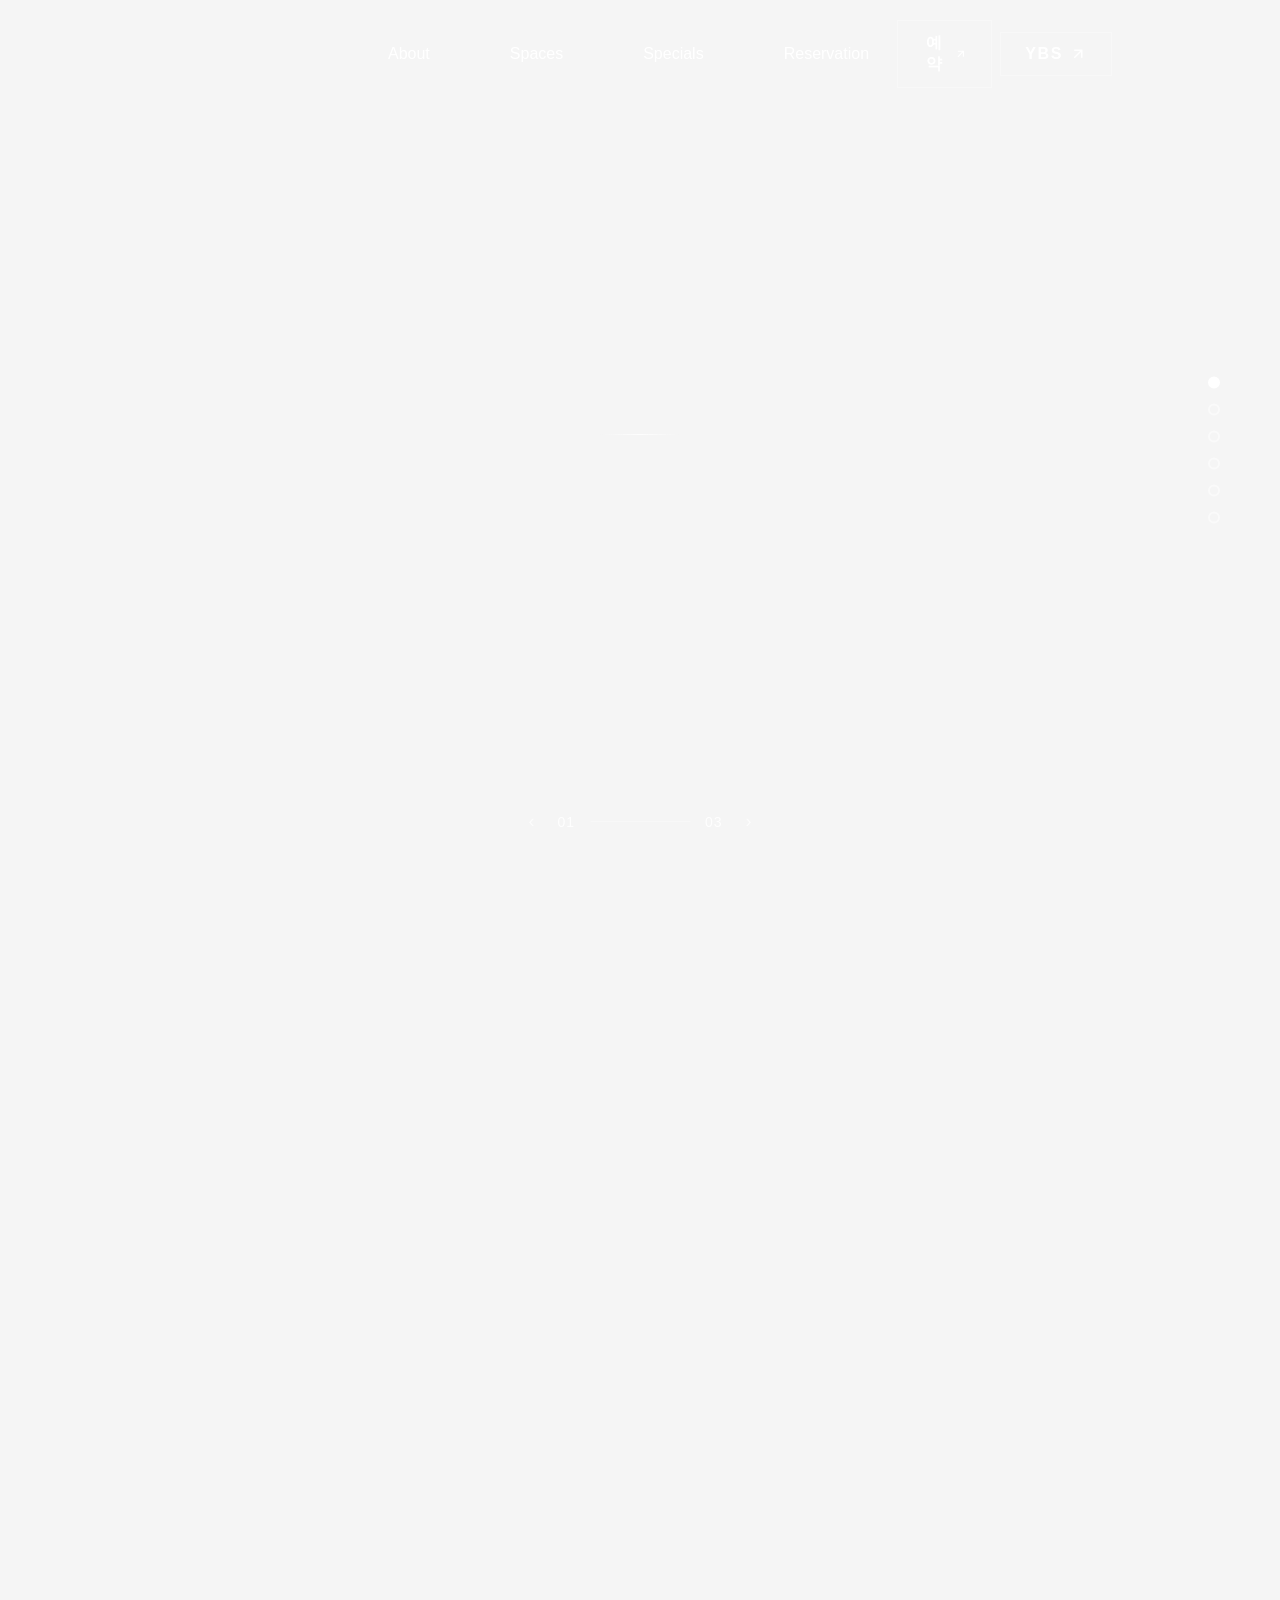
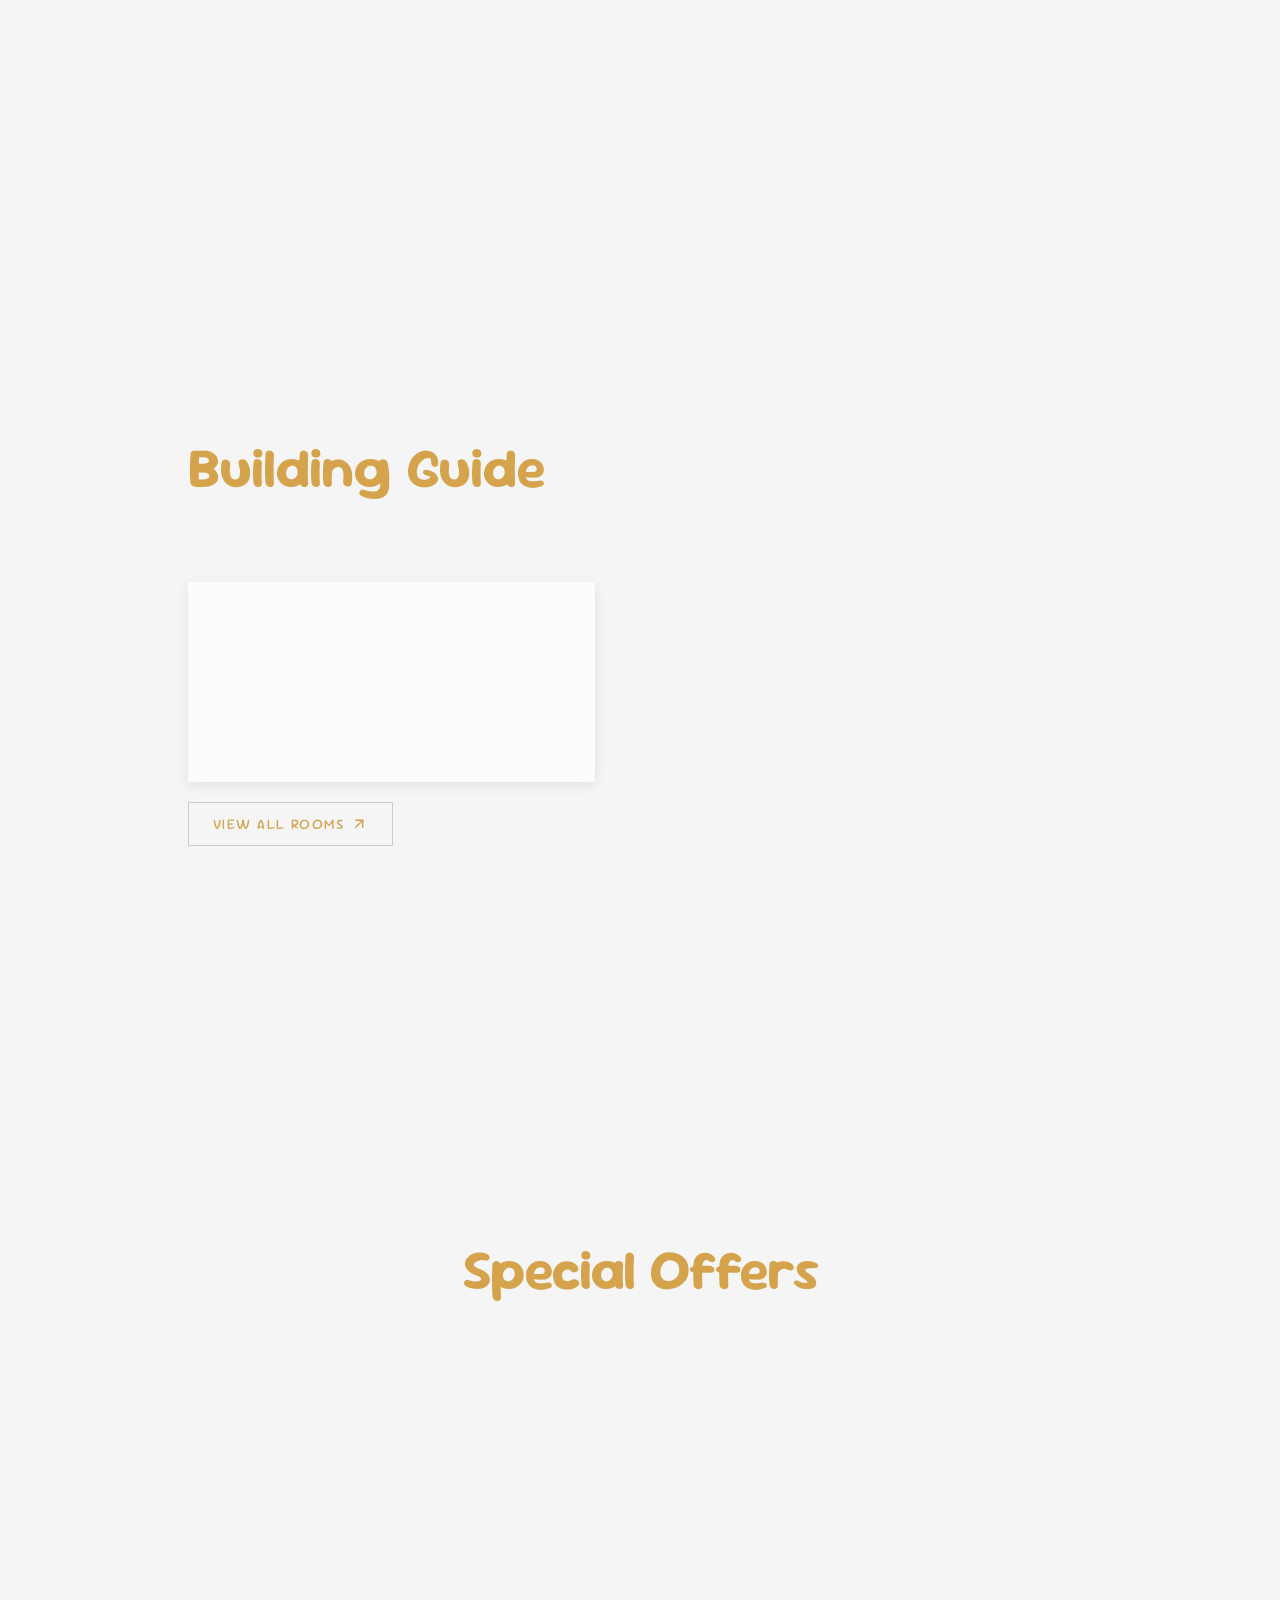
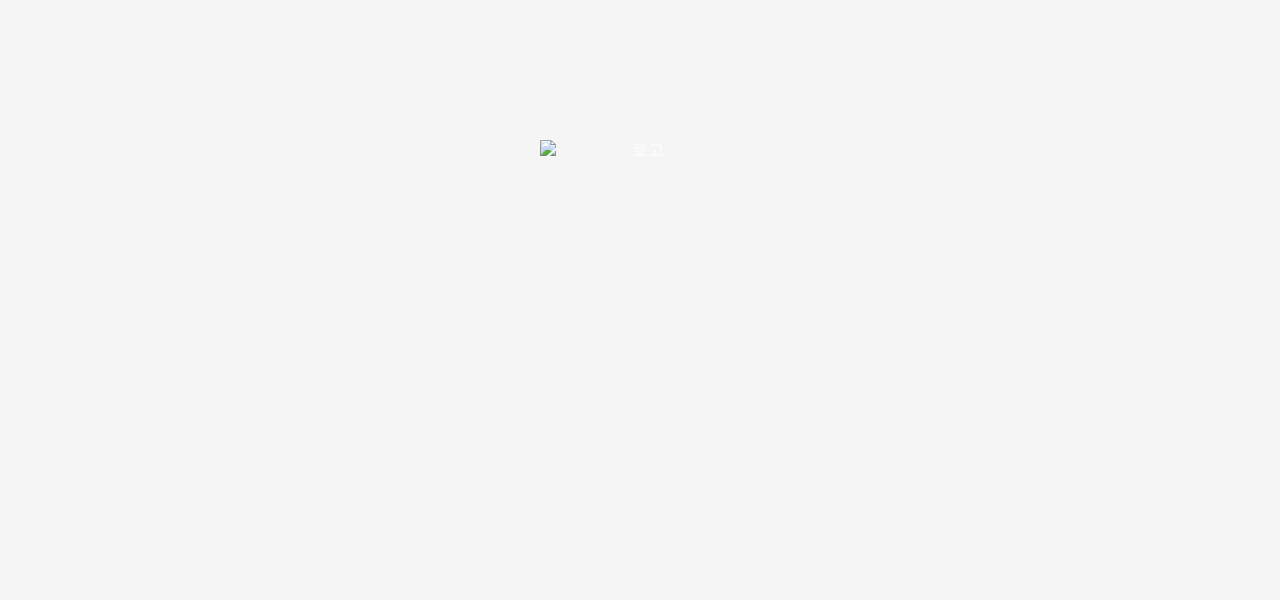
==== commit 519555ef: "Update template code and site data" ====
--- a/index.html
+++ b/index.html
@@ -6,6 +6,8 @@
     <title>제주 시간여행 키즈 가족 휴양 펜션 - 홈</title>
     <meta name="description" content="애월 곽지해수욕장 인근 제주 시간여행 키즈 가족 휴양 펜션입니다. 아이들을 위한 키즈 객실, 넓은 가족실 등 모든 단위 고객 방문 가능합니다.">
     <meta name="keywords" content="제주펜션,제주키즈펜션,제주바베큐펜션,제주도펜션,제주도키즈펜션,제주도바베큐펜션,제주펜션,제주키즈펜션,제주바베큐펜션">
+    <meta name="naver-site-verification" content="">
+    <meta name="google-site-verification" content="">
     <!-- Preload critical resources -->
     <link rel="preload" href="styles/common.css" as="style">
     <link rel="preload" href="styles/index.css" as="style">
--- a/styles/theme.css
+++ b/styles/theme.css
@@ -4,17 +4,17 @@
 
 /* Font Faces */
 @font-face {
-  font-family: 'Cafe24Surround';
-  src: url('https://cdn.jsdelivr.net/gh/projectnoonnu/noonfonts_2105_2@1.0/Cafe24Ssurround.woff') format('woff');
+  font-family: 'Escoredream';
+  src: url('https://cdn.jsdelivr.net/gh/projectnoonnu/noonfonts_six@1.2/S-CoreDream-5Medium.woff') format('woff');
   font-weight: 400;
   font-display: swap;
 }
 
 /* CSS Variables */
 :root {
-  --font-ko-main: 'Cafe24Surround', sans-serif;
+  --font-ko-main: 'Escoredream', sans-serif;
   --font-ko-sub: 'Pretendard', sans-serif;
   --font-en-main: 'Sour Gummy', sans-serif;
   --color-primary: #F5F5F5;
-  --color-secondary: #5C82B4;
+  --color-secondary: #D5A34C;
 }
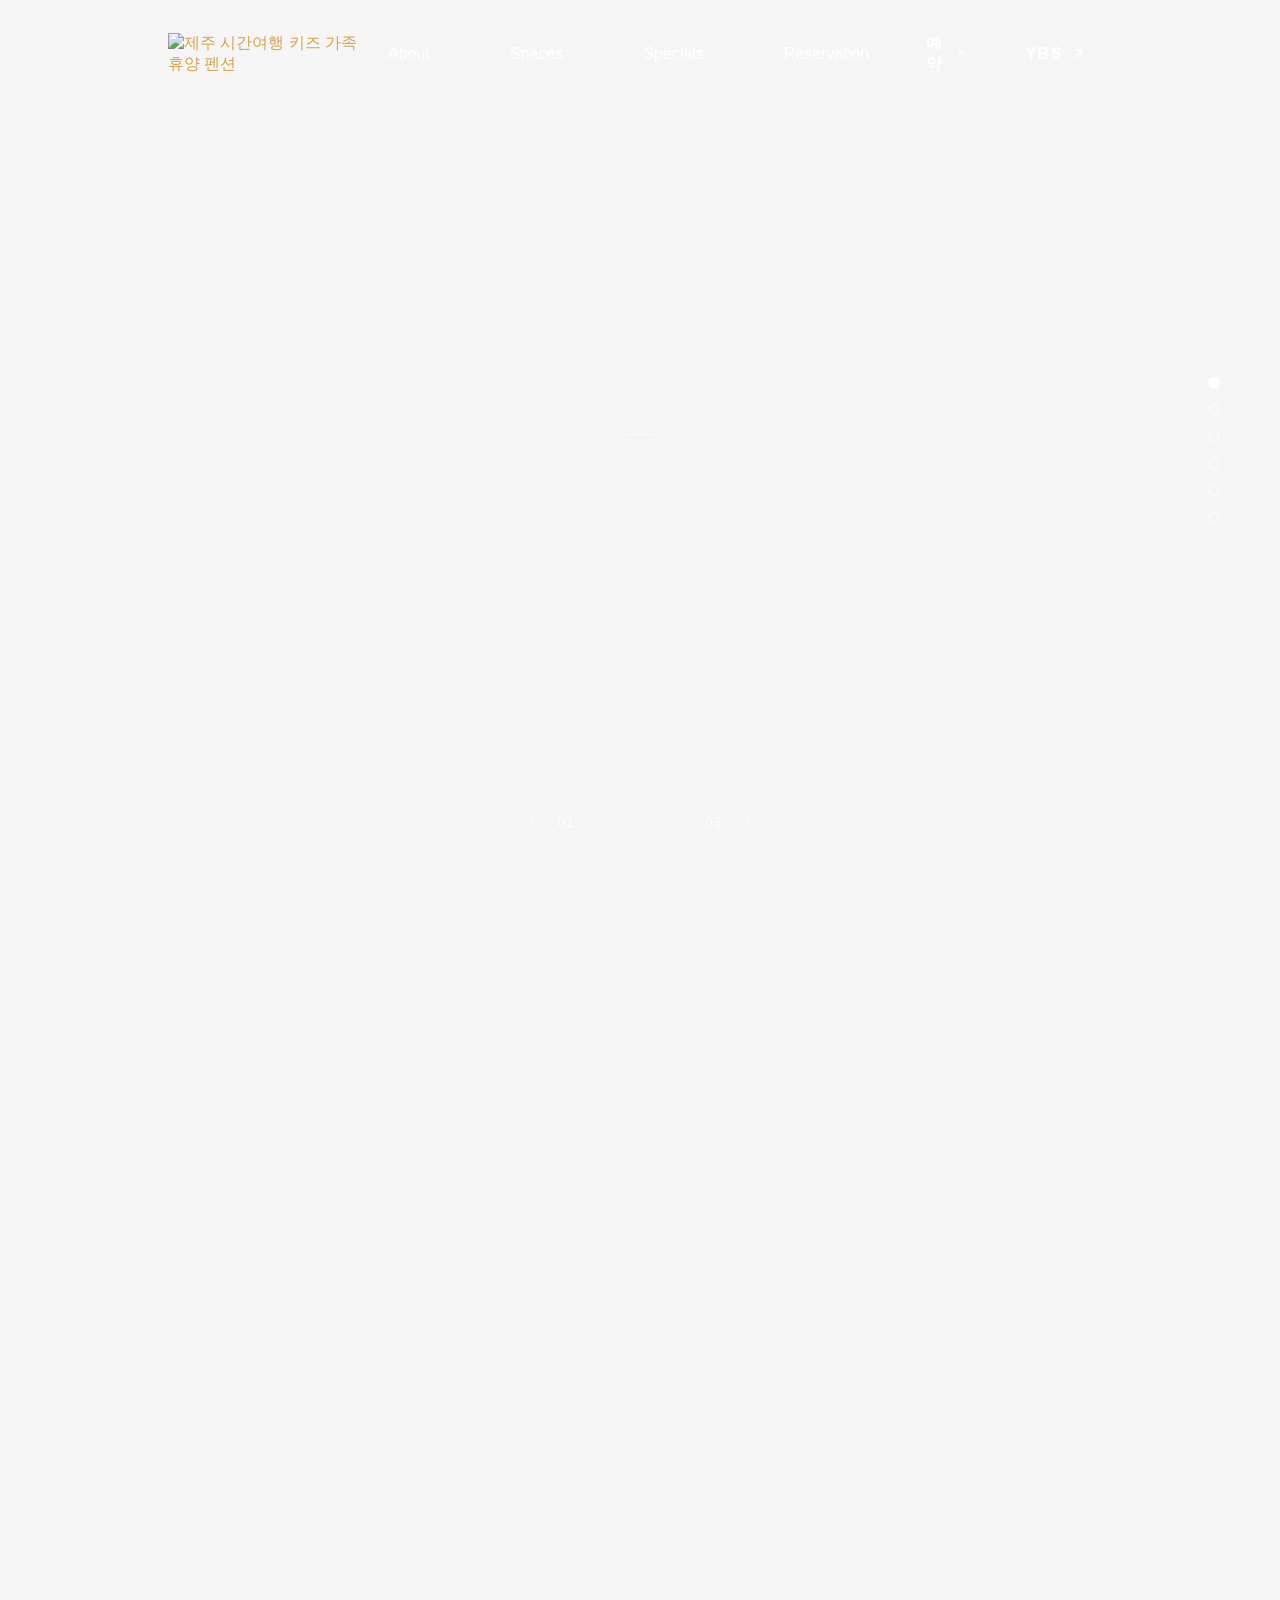
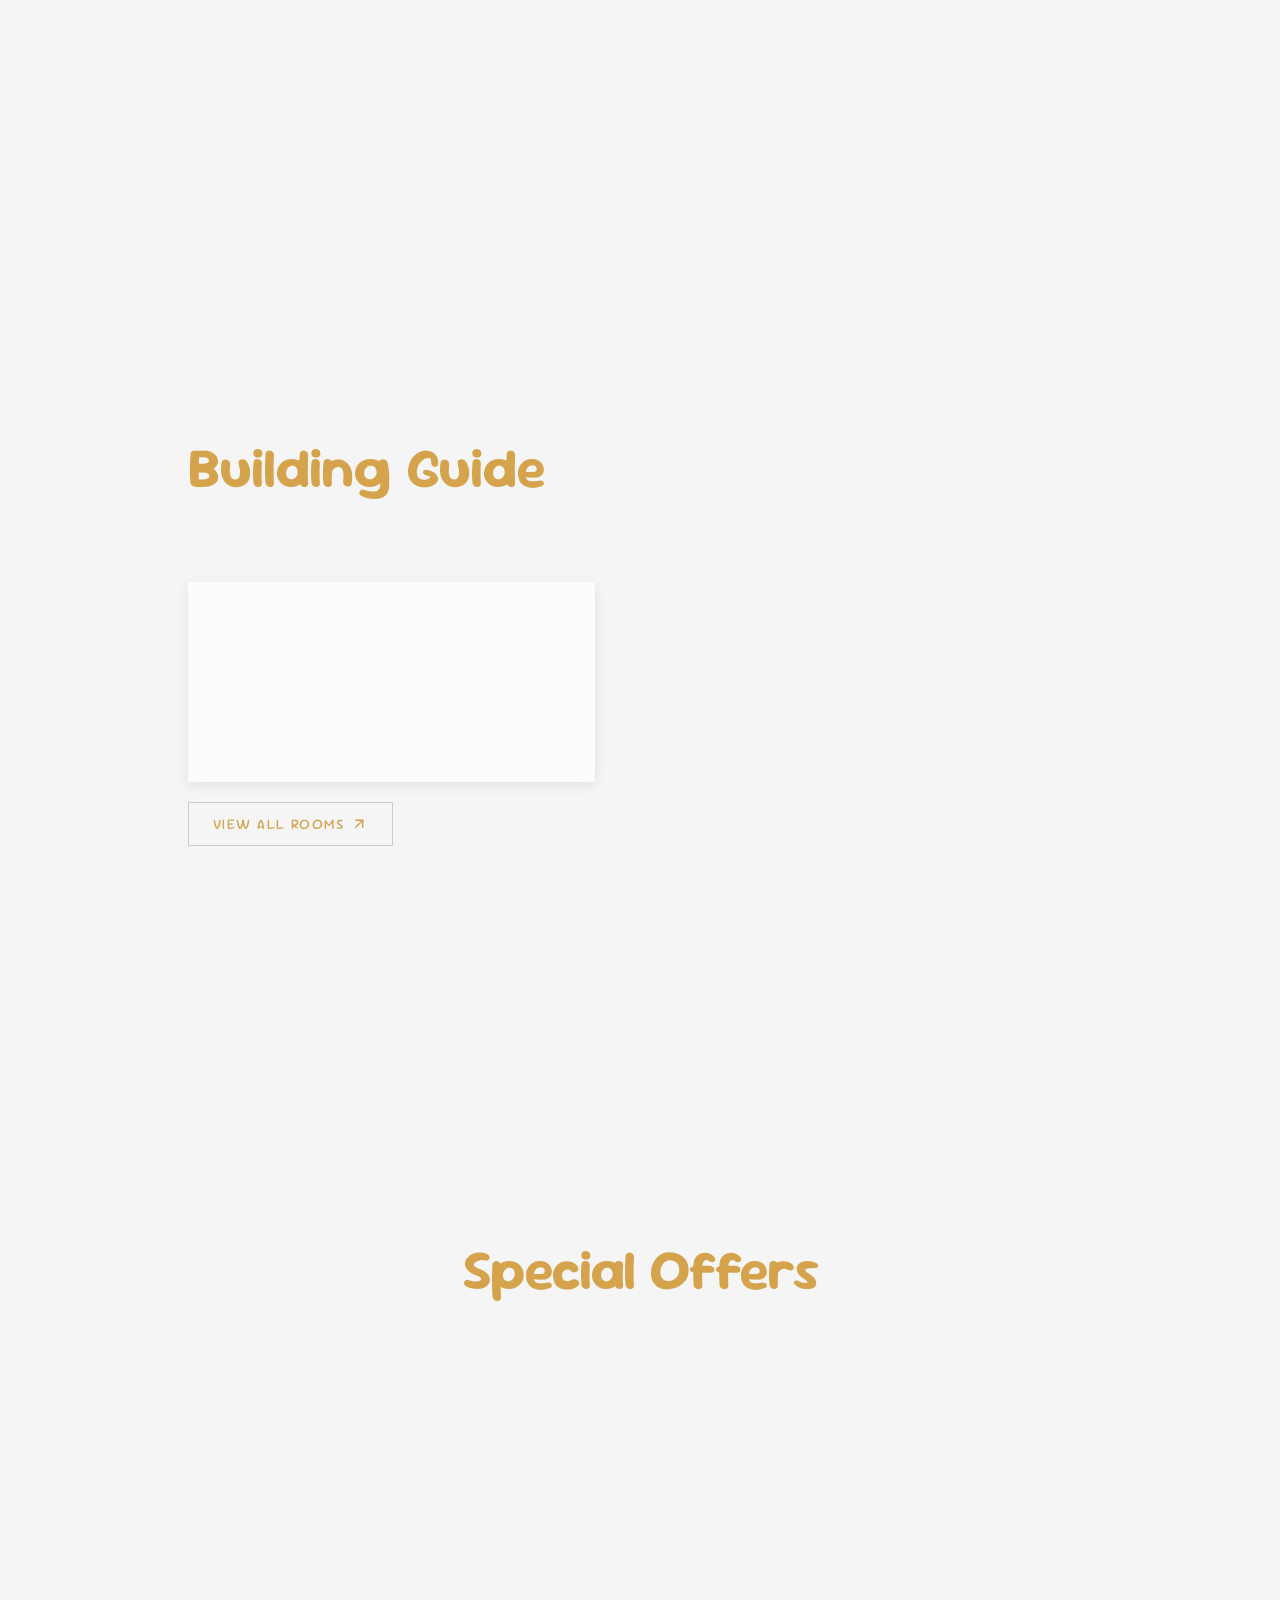
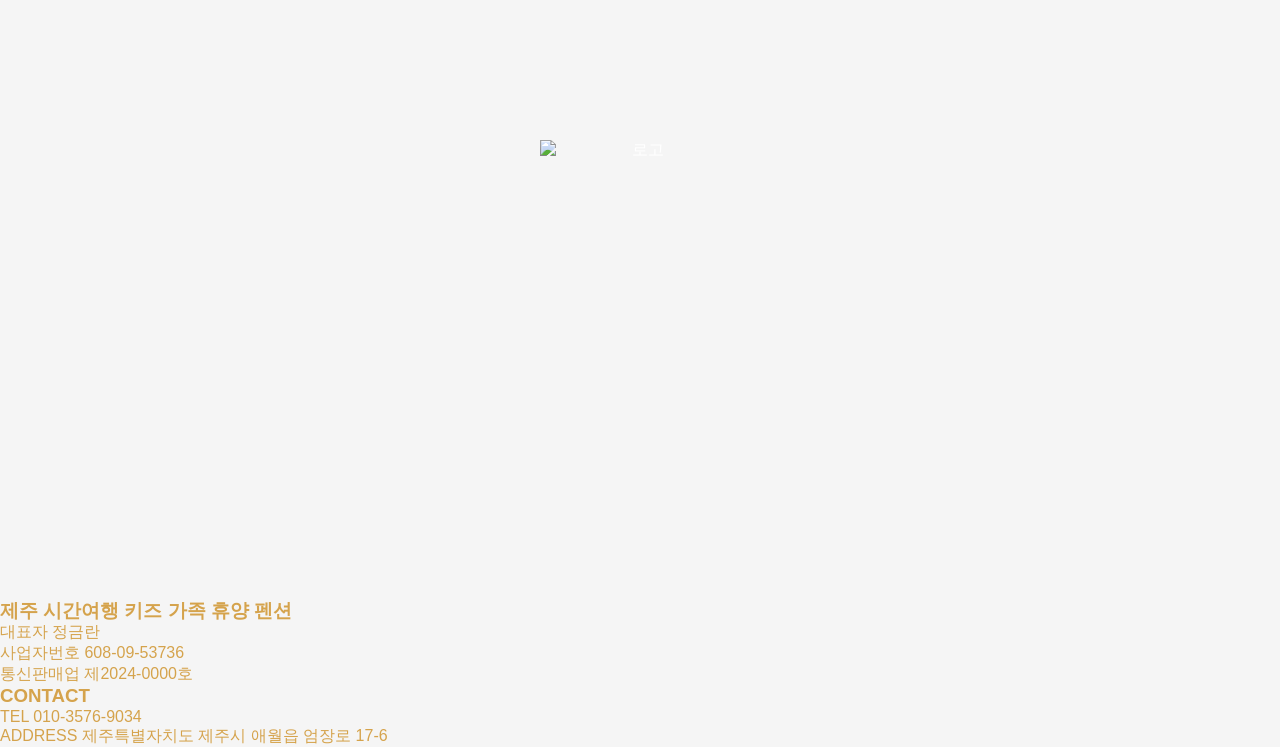
==== commit 99146063: "Update template code and site data" ====
--- a/index.html
+++ b/index.html
@@ -6,8 +6,6 @@
     <title>제주 시간여행 키즈 가족 휴양 펜션 - 홈</title>
     <meta name="description" content="애월 곽지해수욕장 인근 제주 시간여행 키즈 가족 휴양 펜션입니다. 아이들을 위한 키즈 객실, 넓은 가족실 등 모든 단위 고객 방문 가능합니다.">
     <meta name="keywords" content="제주펜션,제주키즈펜션,제주바베큐펜션,제주도펜션,제주도키즈펜션,제주도바베큐펜션,제주펜션,제주키즈펜션,제주바베큐펜션">
-    <meta name="naver-site-verification" content="">
-    <meta name="google-site-verification" content="">
     <!-- Preload critical resources -->
     <link rel="preload" href="styles/common.css" as="style">
     <link rel="preload" href="styles/index.css" as="style">
@@ -30,6 +28,8 @@
   <meta name="twitter:title" content="제주 시간여행 키즈 가족 휴양 펜션 - 홈" />
   <meta name="twitter:description" content="애월 곽지해수욕장 인근 제주 시간여행 키즈 가족 휴양 펜션입니다. 아이들을 위한 키즈 객실, 넓은 가족실 등 모든 단위 고객 방문 가능합니다." />
   <meta name="twitter:image" content="https://bookingplay-media.s3.amazonaws.com/item_images/2026/07/02/nuEwf5I4hH93.jpg" />
+  <meta name="naver-site-verification" content="04819aa9ff610650c54e65d199e7e5c03c7c6694" />
+  <meta name="google-site-verification" content="SkzBZo1iQt_J9lKDdt39dnfl8ihAmQ0wFXwfCDN1tvA" />
 </head>
 <body>
     <!-- Include Header -->
